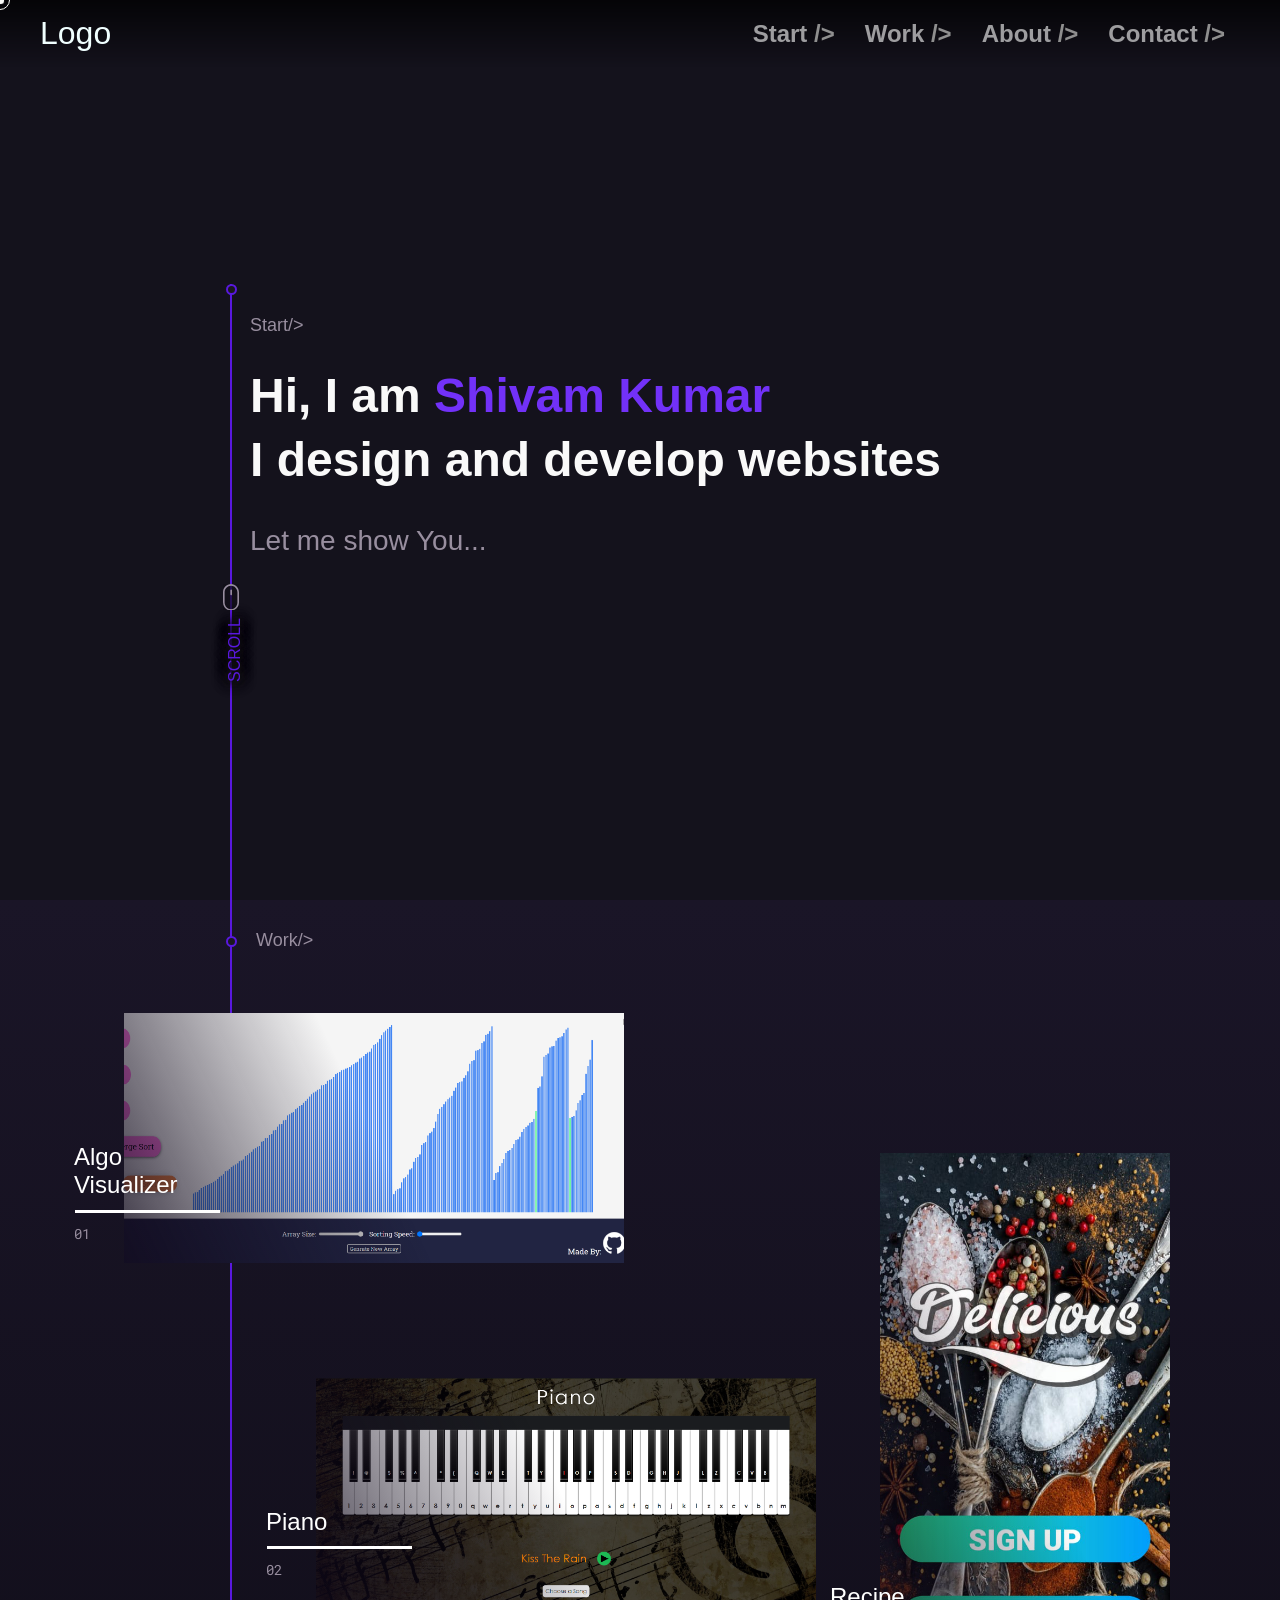
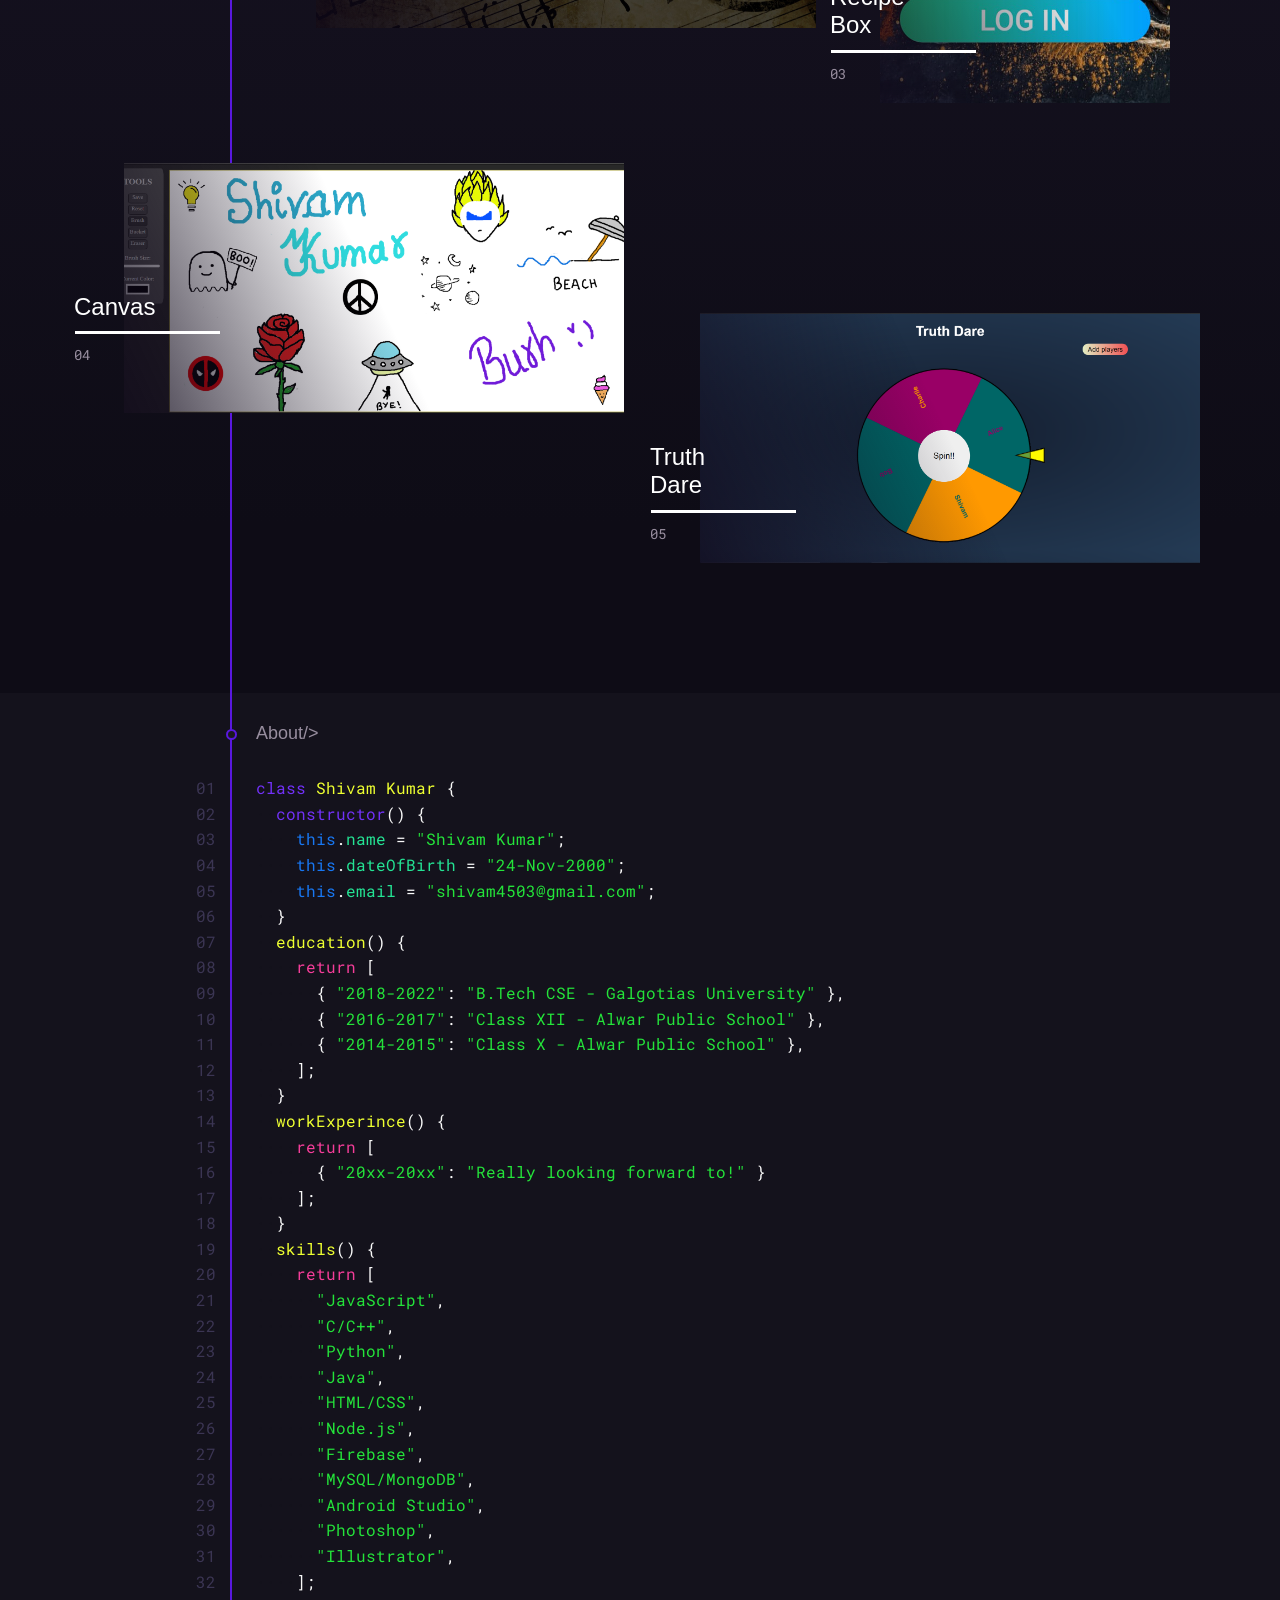
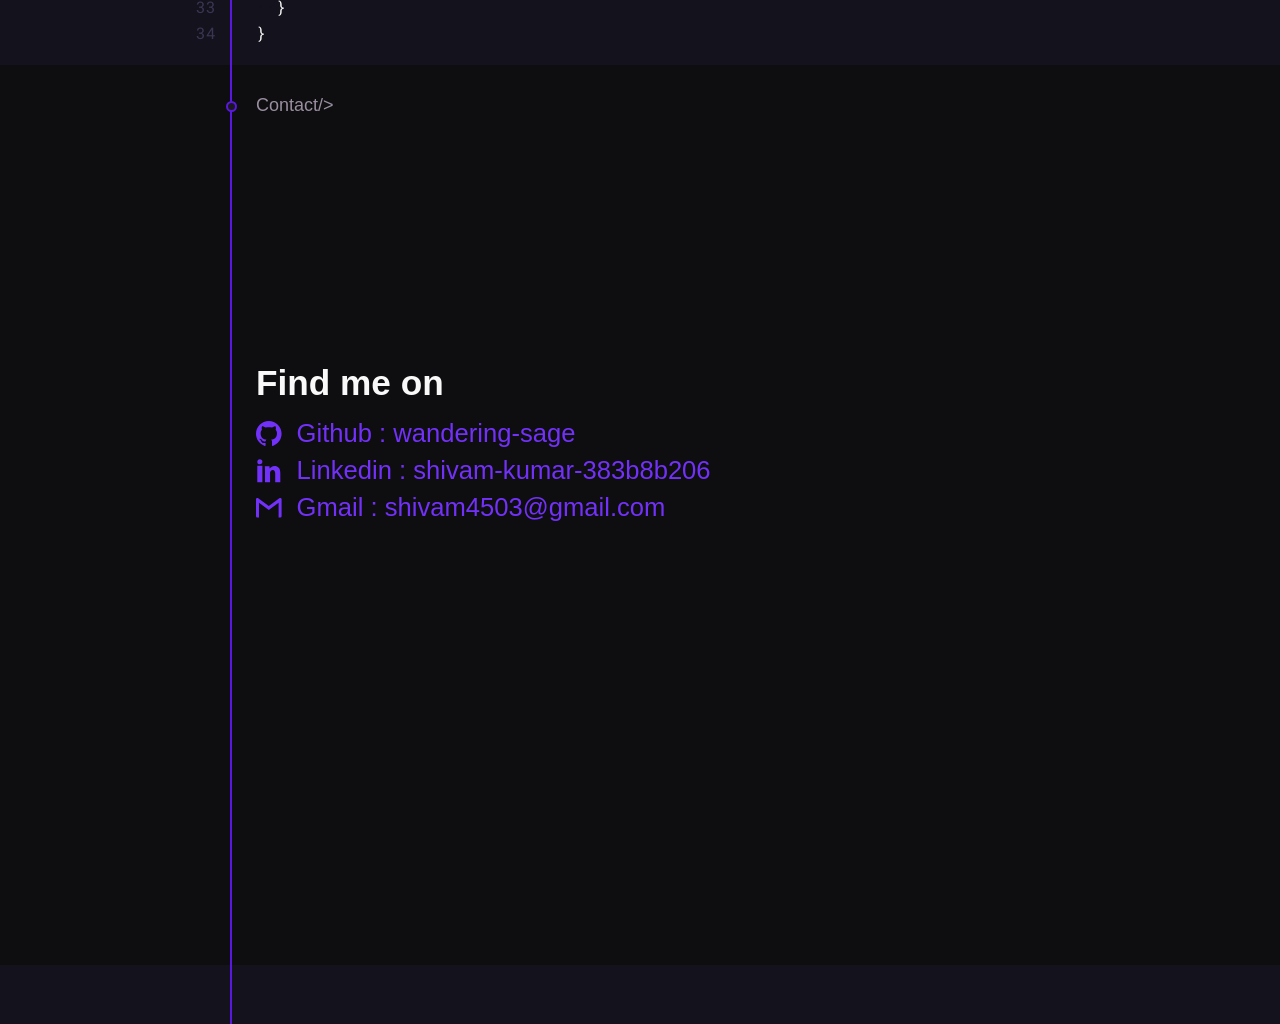
==== src/index.html @ 93bd9a34 "Init" ====
<!DOCTYPE html>
<html lang="en">
	<head>
		<meta charset="UTF-8" />
		<meta http-equiv="X-UA-Compatible" content="IE=edge" />
		<meta name="viewport" content="width=device-width, initial-scale=1.0" />
		<link rel="preconnect" href="https://fonts.gstatic.com">
		<link href="https://fonts.googleapis.com/css2?family=Roboto+Mono&display=swap" rel="stylesheet">
		<link rel="stylesheet" href="./css/base.css" />
		<title>Shivam Kumar</title>
	</head>

	<body>
		
		<nav class="nav-bar">
			<a href="#" class="logo">Logo</a>
			<ul class="nav-links">
				<li class="nav-link">
					<a href="#start">Start <span>/></span></a>
				</li>
				<li class="nav-link">
					<a href="#work">Work <span>/></span></a>
				</li>
				<li class="nav-link">
					<a href="#about">About <span>/></span></a>
				</li>
				<li class="nav-link">
					<a href="#contact">Contact <span>/></span></a>
				</li>
			</ul>
		</nav>
		
		<div id="start">
			<div class="timeline"><div class="bullet"></div>
			<a href="#work" class="scroll-bottom scale-hover"><svg version="1.1" xmlns="http://www.w3.org/2000/svg" xmlns:xlink="http://www.w3.org/1999/xlink" x="0px" y="0px" viewBox="0 0 18 30" xml:space="preserve"><path fill="#988E9F" d="M9,30c-5,0-9-4.2-9-9.4V9.4C0,4.2,4,0,9,0s9,4.2,9,9.4v11.3C18,25.8,14,30,9,30z M16.2,9.4
				c0-4.2-3.2-7.5-7.2-7.5S1.8,5.3,1.8,9.4v11.3c0,4.1,3.2,7.5,7.2,7.5s7.2-3.4,7.2-7.5V9.4z M9.2,12.8c-0.5,0-0.9-0.4-0.9-0.9V7.1
				c0-0.5,0.4-0.9,0.9-0.9c0.5,0,0.9,0.4,0.9,0.9v4.7C10.1,12.3,9.7,12.8,9.2,12.8z" class="st0"></path></svg> <br> <span>SCROLL</span></a>
			</div>
			<div class="start container">
				<div class="start-content">
					<p class="text-hide section-title">Start/></p>
					<br />
					<h1 class="text-hide">Hi, I am <span class="purple">Shivam Kumar</span></h1>
					<br />
					<h1 class="text-hide">I design and develop <span class="spl-txt"></span></h1>
					<br />
					<p class="text-hide">Let me show You...</p>
				</div>
			</div>
		</div>

		<div id="work">
			<div class="work">
				<div class="bullet"></div>
				<p class="section-title left-20 mt-30">Work/></p>
				<div class="project-container"></div>
			</div>
		</div>
		<div id="about">
			<div class="bullet"></div>
			<p class="section-title left-20 mt-30">About/></p>
			<div class="code-container">
				<div class="c-line" data-line-no="01"><span class="purple">class</span> <span class="yellow">Shivam Kumar</span> {</div>
				<div class="c-line" data-line-no="02"><span class="dot">··</span><span class="purple">constructor</span>() {</div>
				<div class="c-line" data-line-no="03"><span class="dot">····</span><span class="blue">this</span>.<span class="sea-green">name</span> = <span class="green">"Shivam Kumar"</span>;</div>
				<div class="c-line" data-line-no="04"><span class="dot">····</span><span class="blue">this</span>.<span class="sea-green">dateOfBirth</span> = <span class="green">"24-Nov-2000"</span>;</div>
				<div class="c-line" data-line-no="05"><span class="dot">····</span><span class="blue">this</span>.<span class="sea-green">email</span> = <span class="green">"shivam4503@gmail.com"</span>;</div>
				<div class="c-line" data-line-no="06"><span class="dot">··</span>}</div>
				<div class="c-line" data-line-no="07"><span class="dot">··</span><span class="yellow">education</span>() {</div>
				<div class="c-line" data-line-no="08"><span class="dot">····</span><span class="red">return</span> [ </div>
				<div class="c-line" data-line-no="09"><span class="dot">······</span>{ <span class="green">"2018-2022"</span>:<span class="green"> "B.Tech CSE - Galgotias University"</span> },</div>
				<div class="c-line" data-line-no="10"><span class="dot">······</span>{ <span class="green">"2016-2017"</span>:<span class="green"> "Class XII - Alwar Public School"</span> },</div>
				<div class="c-line" data-line-no="11"><span class="dot">······</span>{ <span class="green">"2014-2015"</span>:<span class="green"> "Class X - Alwar Public School"</span> },</div>
				<div class="c-line" data-line-no="12"><span class="dot">····</span>];</div>
				<div class="c-line" data-line-no="13"><span class="dot">··</span>}</div>
				<div class="c-line" data-line-no="14"><span class="dot">··</span><span class="yellow">workExperince</span>() {</div>
				<div class="c-line" data-line-no="15"><span class="dot">····</span><span class="red">return</span> [ </div>
				<div class="c-line" data-line-no="16"><span class="dot">······</span>{ <span class="green">"20xx-20xx"</span>:<span class="green"> "Really looking forward to!"</span> }</div>	
				<div class="c-line" data-line-no="17"><span class="dot">····</span>];</div>
				<div class="c-line" data-line-no="18"><span class="dot">··</span>}</div>
				<div class="c-line" data-line-no="19"><span class="dot">··</span><span class="yellow">skills</span>() {</div>
				<div class="c-line" data-line-no="20"><span class="dot">····</span><span class="red">return</span> [ </div>
				<div class="c-line" data-line-no="21"><span class="dot">······</span><span class="green">"JavaScript"</span>,</div>
				<div class="c-line" data-line-no="22"><span class="dot">······</span><span class="green">"C/C++"</span>,</div>
				<div class="c-line" data-line-no="23"><span class="dot">······</span><span class="green">"Python"</span>,</div>
				<div class="c-line" data-line-no="24"><span class="dot">······</span><span class="green">"Java"</span>,</div>
				<div class="c-line" data-line-no="25"><span class="dot">······</span><span class="green">"HTML/CSS"</span>,</div>
				<div class="c-line" data-line-no="26"><span class="dot">······</span><span class="green">"Node.js"</span>,</div>
				<div class="c-line" data-line-no="27"><span class="dot">······</span><span class="green">"Firebase"</span>,</div>
				<div class="c-line" data-line-no="28"><span class="dot">······</span><span class="green">"MySQL/MongoDB"</span>,</div>
				<div class="c-line" data-line-no="29"><span class="dot">······</span><span class="green">"Android Studio"</span>,</div>
				<div class="c-line" data-line-no="30"><span class="dot">······</span><span class="green">"Photoshop"</span>,</div>
				<div class="c-line" data-line-no="31"><span class="dot">······</span><span class="green">"Illustrator"</span>,</div>
				<div class="c-line" data-line-no="32"><span class="dot">····</span>];</div>
				<div class="c-line" data-line-no="33"><span class="dot">··</span>}</div>
				<div class="c-line" data-line-no="34">}</div>
			</div>
		</div>
		<footer id="contact">
			<div class="bullet"></div>
			<p class="section-title left-20 mt-30">Contact/></p>
			<div class="contact container">
				<div class="content">
					<h2>Find me on</h2>
					<div class="social-container">
						<a target="_blank" rel="noreferrer" href="https://github.com/wandering-sage">
							<svg xmlns="http://www.w3.org/2000/svg" width="24" height="24" viewBox="0 0 24 24"><path d="M12 0c-6.626 0-12 5.373-12 12 0 5.302 3.438 9.8 8.207 11.387.599.111.793-.261.793-.577v-2.234c-3.338.726-4.033-1.416-4.033-1.416-.546-1.387-1.333-1.756-1.333-1.756-1.089-.745.083-.729.083-.729 1.205.084 1.839 1.237 1.839 1.237 1.07 1.834 2.807 1.304 3.492.997.107-.775.418-1.305.762-1.604-2.665-.305-5.467-1.334-5.467-5.931 0-1.311.469-2.381 1.236-3.221-.124-.303-.535-1.524.117-3.176 0 0 1.008-.322 3.301 1.23.957-.266 1.983-.399 3.003-.404 1.02.005 2.047.138 3.006.404 2.291-1.552 3.297-1.23 3.297-1.23.653 1.653.242 2.874.118 3.176.77.84 1.235 1.911 1.235 3.221 0 4.609-2.807 5.624-5.479 5.921.43.372.823 1.102.823 2.222v3.293c0 .319.192.694.801.576 4.765-1.589 8.199-6.086 8.199-11.386 0-6.627-5.373-12-12-12z"/>
							</svg>Github : wandering-sage</a>
						<a target="_blank" rel="noreferrer" href="https://www.linkedin.com/in/shivam-kumar-383b8b206/">
							<svg version="1.1" xmlns="http://www.w3.org/2000/svg" width="20" height="20" viewBox="0 0 20 20"><path d="M5 3c0 1.062-0.71 1.976-2.001 1.976-1.215 0-1.999-0.862-1.999-1.924 0-1.090 0.76-2.052 2-2.052s1.976 0.91 2 2zM1 19v-13h4v13h-4z"></path> <path d="M7 10.444c0-1.545-0.051-2.836-0.102-3.951h3.594l0.178 1.723h0.076c0.506-0.811 1.746-2 3.822-2 2.532 0 4.432 1.695 4.432 5.342v7.442h-4v-6.861c0-1.594-0.607-2.81-2-2.81-1.062 0-1.594 0.86-1.873 1.569-0.102 0.254-0.127 0.608-0.127 0.963v7.139h-4v-8.556z"></path>
							</svg>Linkedin : shivam-kumar-383b8b206</a>
						<a target="_blank" rel="noreferrer" href="mailto:shivam4503@gmail.com">
							<svg xmlns="http://www.w3.org/2000/svg" viewBox="0 0 512 390.04"><g id="Layer_2" data-name="Layer 2"><g id="Layer_1-2" data-name="Layer 1"><path class="cls-1" d="M512,24.14V365.9A24.14,24.14,0,0,1,487.85,390H452.29V94.51L256,237.58,59.71,94.51V390H24.14A24.14,24.14,0,0,1,0,365.9V24.14A24.14,24.14,0,0,1,24.14,0h14L256,158.81,473.89,0h14A24.14,24.14,0,0,1,512,24.14Z"/></g></g>
							</svg>Gmail : shivam4503@gmail.com</a>
					</div>
				</div>
			</div>
		</footer>
		<div class="cursor"></div>
		<div class="cursor-slow"></div>

		<script src="./scripts/base.js"></script>
	</body>
</html>
---- src/css/base.css ----
* {
	cursor: none;
	margin: 0;
	padding: 0;
	box-sizing: border-box;
	font-family: "Trebuchet MS", "Lucida Sans Unicode", "Lucida Grande", "Lucida Sans", Arial,
		sans-serif;
}
html {
	scroll-behavior: smooth;
}
body {
	/* background: #100e17; */
    background: #14121c;
	color: #f9f9f9;
}
/* ---------------------------------Nav-Bar------------------------------- */

.nav-bar {
	position: fixed;
	display: flex;
	width: 100%;
	top: 0;
	left: 0;
	justify-content: space-between;
	align-items: center;
	transition: 0.6s ease-in-out;
	padding: 15px 40px;
	z-index: 100;
	background: linear-gradient(rgba(0, 0, 0, 0.75), transparent);
}

.logo {
	font-size: 2rem;
	color: azure;
	text-decoration: none;
}

.nav-links {
	display: flex;
	position: relative;
	justify-content: center;
	align-items: center;
}

.nav-links li {
	list-style: none;
	font-size: 1.5rem;
	font-weight: bold;
}

.nav-link a {
	margin: 0 15px;
	text-decoration: none;
	color: rgba(255, 255, 255, 0.6);
}

.nav-link a:hover {
	color: rgb(255, 255, 255);
}

.nav-link span {
	color: rgb(143, 143, 143);
	font-weight: bold;
}

.nav-hide {
	top: -75px;
}

.container {
	height: 100vh;
	min-height: 560px;
	width: 100%;
	padding: 70px 15px;
}

/* --------------------------------#start------------------------------ */

.start.container {
	display: flex;
	align-items: center;
}

.start-content {
	display: inline-block;
	margin-left: 20%;
    transform: translateX(-15px);
}

.start-content > * {
	position: relative;
	padding: 0;
	display: inline-block;
	transition: 0.4s cubic-bezier(0.65, 0.05, 0.36, 1);
	transform-origin: left;
	transform: scaleX(1);
}
.start-content > *::before {
	content: "";
	position: absolute;
	top: 0;
	left: 0;
	width: 100%;
	height: 100%;
	background: #5918df;
	transform-origin: right;
	transition: 0.4s cubic-bezier(0.4, 0, 0.2, 1);
}

.start-content h1 {
	position: relative;
	font-size: 3em;
	margin: 0.2em 0;
}

.start-content h1:last-of-type {
	transition-delay: 0.6s !important;
	margin-top: 0;
}
.start-content h1:last-of-type:before {
	background: #f9f9f9;
	transition-delay: 1s !important;
}
.text-reveal::before {
	transform: scaleX(0);
	transition-delay: 0.4s !important;
}
.text-hide {
	transform: scaleX(0) !important;
}

.start-content > :last-child {
	margin: 1em 0;
	font-size: 28px;
	color: #988e9f;
	transition-delay: 1.3s !important;
}
.start-content > :last-child::before {
	background: #988e9f;
	transition-delay: 1.7s !important;
}
.start-content > :first-child {
	transition-delay: 0.9s !important;
	transition-duration: 0.3s;
}
.start-content > :first-child::before {
	background: #988e9f;
	transition-delay: 1.2s !important;
	transition-duration: 0.3s;
}
.section-title {
	font-size: 18px;
	font-weight: 300;
	color: #988e9f;
	margin-bottom: 1.2em;
	display: inline-block;
}

.scroll-bottom{
	margin-left: -7px;
	top: 300px;
	position: absolute;
}

.scroll-bottom span {
    text-shadow: 0 3px 14px #181619, 0 -3px 14px #181619, 3px 0 14px #181619, -3px 0 14px #181619, 0 3px 6px #181619, 0 -3px 6px #181619, 3px 0 6px #181619, -3px 0 6px #181619;
    font-size: 16px;
	margin-left: -5px;
    transform: translate(-15px,35px) rotate(-90deg);
    color: #5918df;
    position: absolute;
    z-index: 9;
    bottom: 0;
}

.scroll-bottom svg {
    width: 16px;
    margin-bottom: 10px;
    background-color: rgba(17,15,24,.7);
}
.scale-hover{
	transition: all .3s cubic-bezier(.165,.84,.44,1);
}
.scale-hover:hover {
    transform: scale3d(1.1,1.1,1);
}

/* ---------------------------------cursor------------------------------- */

.cursor {
	width: 7.5px;
	height: 7.5px;
	border-radius: 50%;
	position: absolute;
	top: 0;
	left: 0;
	background: #fff;
	mix-blend-mode: difference;
	pointer-events: none;
	z-index: 10000;
}

.cursor-slow {
	width: 20px;
	height: 20px;
	border-radius: 50%;
	border: 1px solid white;
	position: absolute;
	top: 0;
	left: 0;
	transition: 0.15s ease-out;
	pointer-events: none;
	mix-blend-mode: difference;
	transform-origin: 50% 50%;
	z-index: 1000;
}

/* ---------------------------------work section------------------------------- */

.work {
	background-image: linear-gradient(-180deg, #1a1527, #0e0c16 88%, #0e0c16 99%);
	background-color: #0f0d15;
	background-position: top;
	background-repeat: repeat-x;
	position: relative;
}


/* ---------------------------------Project Card------------------------------- */

.project-container{
    margin: 20px;
    margin-bottom: 0;
    padding: 20px;
    position: relative;
    height: 1300px;
}

.card-wrap {
	position: relative;
	perspective: 700px;
    z-index: 10;
}
.proj-card {
	position: absolute;
	background-color: rgb(204, 204, 204);
	transform-style: preserve-3d;
	background-size: cover;
	background-repeat: no-repeat;
	background-position: center;
	margin-left: -40px;
	transition: all 0.3s ease-out;
	opacity: 0;
}
.appear-on-scroll{
	margin-left: 0;
	opacity: 1;
}
.proj-card::before {
	content: "";
	left: 0;
	top: 0;
	height: 100%;
	width: 100%;
	background-image: linear-gradient(65deg, rgba(16, 9, 27, 0.8), transparent 50%);
	position: absolute;
}
.proj-data {
	transform-style: preserve-3d;
	position: absolute;
	line-height: 1.2;
	width: 145px;
	height: 110px;
	bottom: 10px;
	left: -50px;
	pointer-events: none;
	transition: all 0.3s ease-out;
}
.proj-data .proj-name {
	color: #fff;
	font-size: 24px;
	text-transform: capitalize;
}
.proj-data .divider {
	width: 100%;
	height: 3px;
	background-color: #fff;
	margin: 10px 1px 13px;
}
.proj-num {
	color: #988e9f;
	font-size: 14px;
	font-weight: 400;
	font-family: Roboto Mono, Consolas, Courier New, Courier, monospace !important;
}

/* ---------------------------------About------------------------------- */

.code-container{
    position: relative;
    margin-top: 10px;
    left: 20%;
    font-size: 16px;
    line-height: 1.6;
    max-width: 75%;
    padding-bottom: 20px;
    
}
.code-container *{
    font-family: Roboto Mono, Consolas, Courier New, Courier, monospace !important;
}

.code-container .dot{
    color: #14121c;
    display: inline-flex;
}

.c-line{
    position: relative;
}

.c-line:after {
    content: attr(data-line-no);
    position: absolute;
    left: -60px;
    color: #3b3553;
    font-size: 16px;
    line-height: 1.6;
    z-index: 3;
    top: 0;
}

.c-line:hover:before {
    background-color: #231d28;
    top: 0;
    width: 101vw;
    left: -30%;
    position: absolute;
    content: "";
    height: 100%;
    z-index: -1;
}
/* ---------------------------------Contact------------------------------- */

#contact{
	background-color: #0e0d10;
    overflow: hidden;
	min-height: 100vh;
	max-height: 100vh;
}

.contact.container{
	padding: 0;
}
.contact .content{
	position: relative;
	max-width: 50%;
	top: 25%;
	left: 20%;
}
.contact .content h2{
	font-size: 2.2rem;
	margin-bottom: 1rem;
}
.social-container svg{
	width: 1.6rem;
	height: 1.6rem;
    margin-right: 15px;
}
.social-container a{
	display: inline-flex;
	flex-direction: row;
	align-items: center;
    font-size: 1.6rem;
    white-space: nowrap;
	margin-bottom: 0.5rem;
	color: #7231f8;
	fill: #7231f8;
	transition: 0.25s ease;
}
.social-container a:hover{
	color: hsl(260, 95%, 70%);
	fill: hsl(260, 95%, 70%);
}

/* ---------------------------------utils------------------------------- */

.purple {
	color: #7231f8;
}
.yellow{
    color: #eeff31;
}
.blue{
    color: #1877F2;
}
.sea-green{
    color: #24e394;
}
.green{
    color: #24e33a;
}
.red{
	color: #f53d99;
}
.left-20{
    margin-left: 20%;
}
.mt-30{
    margin-top: 30px;
}

a{
	text-decoration: none;
}

.timeline {
	width: 2px;
	left: 18%;
	top: 31.5%;
	z-index: 9;
	position: absolute;
	background-color: #5918df;
}

.bullet::before {
	position: absolute;
	content: "";
	left: -4.5px;
	top: 36px;
	z-index: 10;
	width: 7px;
	height: 7px;
	border-radius: 50%;
	border: 2px solid #5918df;
	background-color: #1b191e;
}
.timeline>.bullet::before{
    top: 0;
}
.bullet {
	position: absolute;
    left: 18%;
}
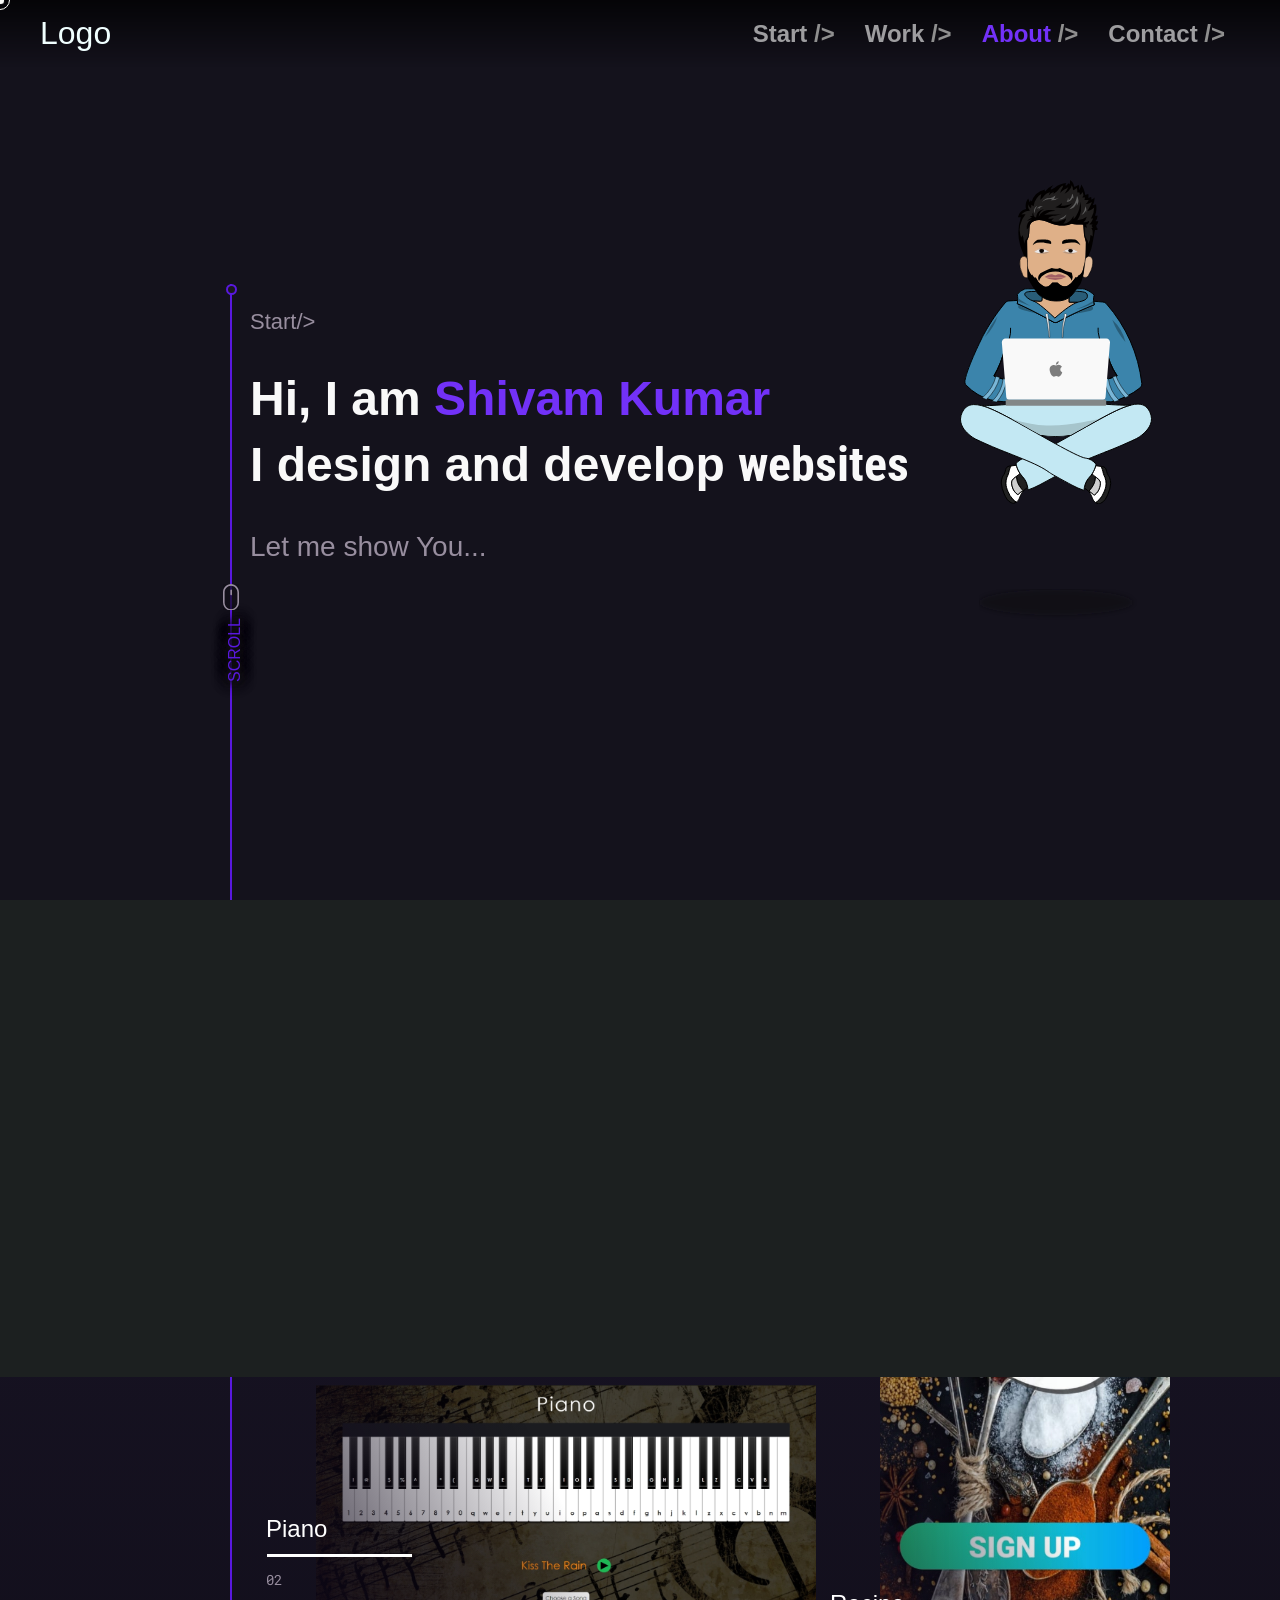
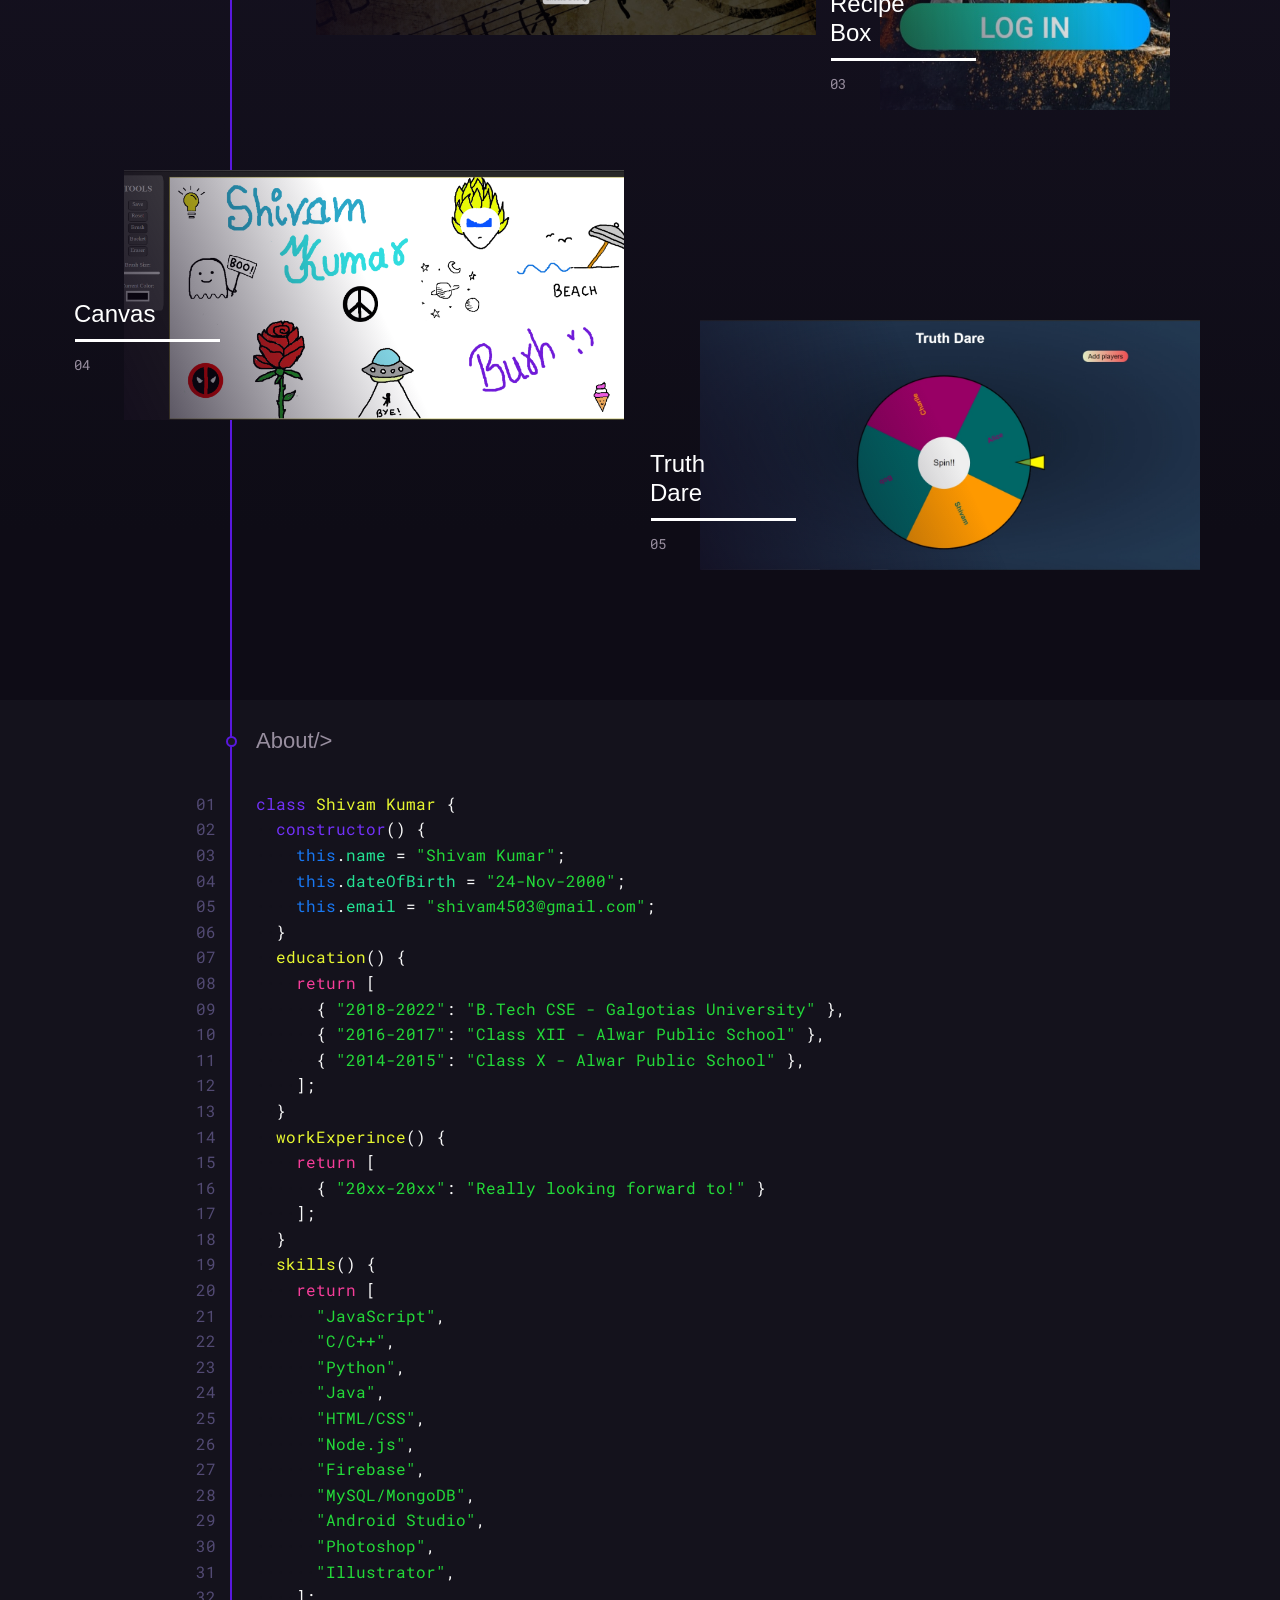
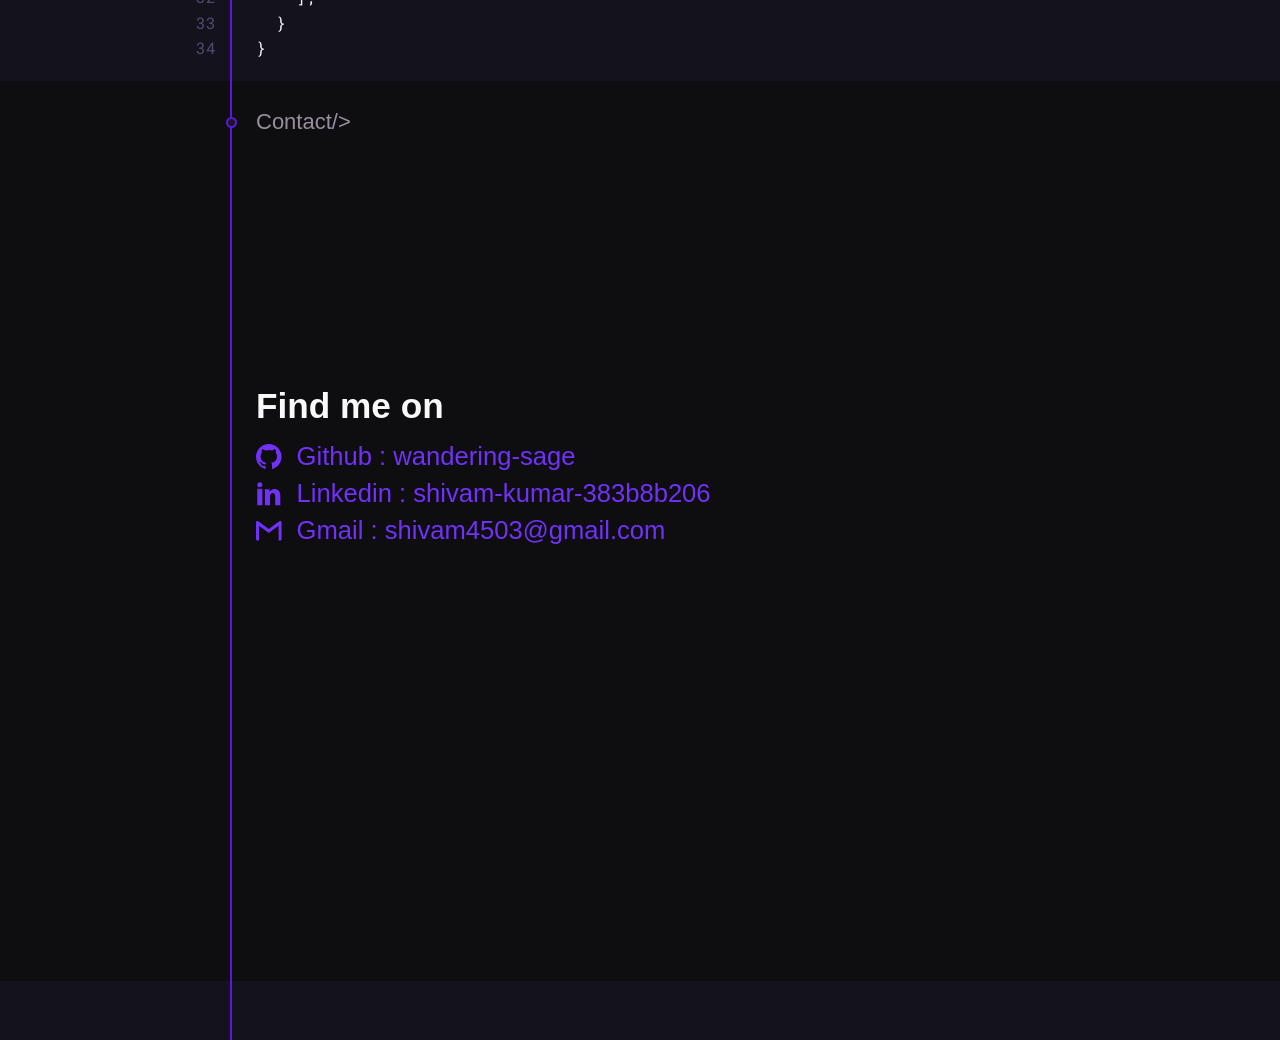
==== commit ce8ee271: "final" ====
--- a/src/index.html
+++ b/src/index.html
@@ -6,16 +6,30 @@
 		<meta name="viewport" content="width=device-width, initial-scale=1.0" />
 		<link rel="preconnect" href="https://fonts.gstatic.com">
 		<link href="https://fonts.googleapis.com/css2?family=Roboto+Mono&display=swap" rel="stylesheet">
+		<link href="https://fonts.googleapis.com/css2?family=Roboto+Condensed&display=swap" rel="stylesheet">
+		<link href="https://fonts.googleapis.com/css2?family=Open+Sans&display=swap" rel="stylesheet">
 		<link rel="stylesheet" href="./css/base.css" />
 		<title>Shivam Kumar</title>
-	</head>
+	</head> 
 
 	<body>
+
+		<div class="loader">
+			<span>{</span>
+			<div class="bar1"></div>
+			<div class="bar2"></div>
+			<div class="bar3"></div>
+			<div class="bar4"></div>
+			<div class="bar5"></div>
+			<div class="bar6"></div>
+			<span>}</span>
+			<h2>Loading</h2>
+		</div>
 		
 		<nav class="nav-bar">
 			<a href="#" class="logo">Logo</a>
 			<ul class="nav-links">
-				<li class="nav-link">
+				<li class="nav-link active">
 					<a href="#start">Start <span>/></span></a>
 				</li>
 				<li class="nav-link">
@@ -45,14 +59,46 @@
 					<h1 class="text-hide">I design and develop <span class="spl-txt"></span></h1>
 					<br />
 					<p class="text-hide">Let me show You...</p>
+					
+				</div>
+			</div>
+			<div class="hero-anim">
+				<div class="avatar">
+					<svg xmlns="http://www.w3.org/2000/svg" viewBox="0 0 389.99 658.87"><defs><style>.cls-1{fill:#3b84ab;}.cls-1,.cls-10,.cls-11,.cls-21,.cls-22,.cls-3,.cls-4,.cls-5,.cls-6,.cls-7,.cls-8,.cls-9{stroke:#000;stroke-miterlimit:10;}.cls-1,.cls-10,.cls-11,.cls-3,.cls-4,.cls-5,.cls-8,.cls-9{stroke-width:2px;}.cls-2,.cls-3{fill:#295d78;}.cls-12,.cls-21,.cls-4{fill:#dfb088;}.cls-5{fill:none;}.cls-6,.cls-9{fill:#fff;}.cls-6{stroke-width:0.75px;}.cls-7{fill:#79b6d7;}.cls-8{fill:#212121;}.cls-10{fill:#cecece;}.cls-11{fill:#c3e8f3;}.cls-13{fill:#020000;}.cls-14{fill:#201e1e;}.cls-15{fill:#616161;}.cls-16{fill:#b7977e;}.cls-17{fill:#eae8e8;}.cls-18{fill:#0c0603;}.cls-19{fill:#cca07f;}.cls-20{fill:#a25f64;}.cls-22{fill:#e4bd9c;}.cls-23{fill:#828788;}.cls-24{fill:#f9f9f9;}.cls-25{fill:#a6c5cc;}.cls-26{fill:#7d7d7d;}</style></defs><g id="Layer_2" data-name="Layer 2"><g id="Layer_2-2" data-name="Layer 2"><path class="cls-1" d="M369.36,413.24a303.12,303.12,0,0,0-72.06-162,10,10,0,0,0-7.21-3.42q-9.27-.84-18.84-1.55a32.56,32.56,0,0,0,1.4,7.08q-15.39,6.15-31.69,13.58c-15.49,7.09-30,14.4-43.37,21.71a8.25,8.25,0,0,1-4.15.92,8.15,8.15,0,0,1-3.4-.92c-13.59-7.79-28-15.57-43.37-23.22q-15.39-7.68-30.18-14.33a57.1,57.1,0,0,0,.68-6.5q-8.9.47-17.52,1.05a10.28,10.28,0,0,0-2.93.43,12.22,12.22,0,0,0-5.08,3.55c-26.88,31.7-45.15,67.48-45.15,67.48s-31,60.75-36.42,90.23a12.36,12.36,0,0,0,.65,6.91,10.23,10.23,0,0,0,1.76,2.54,107.32,107.32,0,0,0,24.06,19,109.58,109.58,0,0,0,52.59,14.55H306a10,10,0,0,0,2.31-.27,147.45,147.45,0,0,0,57.35-27.84A10,10,0,0,0,369.36,413.24ZM304.58,403A148.3,148.3,0,0,1,281,408H100.24q-9.76-2.69-20.09-6-5.75-1.87-11.23-3.83A200.46,200.46,0,0,0,82.2,370.54a199.76,199.76,0,0,0,9.19-30.64l205.53,2a140,140,0,0,0,22.21,55.83A149.27,149.27,0,0,1,304.58,403Z"/><path class="cls-1" d="M146.67,265.43q-15.39-7.68-30.18-14.33a57.1,57.1,0,0,0,.68-6.5c24.47-1.28,50.4-1.9,77.66-1.59,26.82.3,52.34,1.48,76.42,3.27a32.56,32.56,0,0,0,1.4,7.08q-15.39,6.15-31.69,13.58c-15.49,7.09-30,14.4-43.37,21.71a8.25,8.25,0,0,1-4.15.92,8.15,8.15,0,0,1-3.4-.92C176.45,280.86,162,273.08,146.67,265.43Z"/><path class="cls-2" d="M119.48,253.59a5.77,5.77,0,0,0-1.28,4.22c.69,3.88,7.15,5.59,19.53,8.94,3.3.89,10.35,2.8,20.65,5.62Z"/><path class="cls-2" d="M268.16,256.15c2.15,2.55,2.21,4.22,2,5.2-.89,3.88-8.19,4.92-24.72,8.42-6.87,1.45-12.32,2.69-15.4,3.4Z"/><path class="cls-1" d="M271.25,246.28a32.56,32.56,0,0,0,1.4,7.08q-15.39,6.15-31.69,13.58c-15.49,7.09-30,14.4-43.37,21.71a8.25,8.25,0,0,1-4.15.92,8.15,8.15,0,0,1-3.4-.92c-13.59-7.79-28-15.57-43.37-23.22q-15.39-7.68-30.18-14.33a57.1,57.1,0,0,0,.68-6.5c.06-1.06.09-2.17.08-3.31a58.69,58.69,0,0,0-.76-9,27.86,27.86,0,0,1,14.68-10.64,14.61,14.61,0,0,1,2.69-.55,49.43,49.43,0,0,1,5.74-.13H241.81c2.51,0,5.05-.1,7.57,0a20.82,20.82,0,0,1,6.93,1.92,47.68,47.68,0,0,1,8,4.13,46.93,46.93,0,0,1,8.3,6.79,32.26,32.26,0,0,0-1.51,10.56C271.15,245,271.19,245.64,271.25,246.28Z"/><path class="cls-3" d="M167,243.05a3.85,3.85,0,0,1-.34,1.65,3.59,3.59,0,0,1-.39.66c-1.21,1.65-4.1,1.14-9.38.84-1.8-.11-4.34-.21-7.42-.2l-.53-.18a32.27,32.27,0,0,1-11.32-6c-1.8-1.5-4.94-4-5.77-6.34a3.94,3.94,0,0,1-.14-2.64c1-2.86,4.7-3.57,7.3-3.92a106.13,106.13,0,0,1,13.35-.5,5.4,5.4,0,0,1,2.59.41c1.23.64,1.63,2,2.32,3.07,1.18,1.87,2.77,3.08,6,5.5a42.21,42.21,0,0,0,4.24,2.83C167.18,240.49,167,242.14,167,243.05Z"/><path class="cls-3" d="M258.33,238.68c-.94,2.44-3.69,4.47-6,5.57a45.4,45.4,0,0,1-9.89,3.08,30.87,30.87,0,0,0-4,1.19l-16.29-.05a1,1,0,0,1-.65-.16,1,1,0,0,1-.2-.78c.07-.75.06-3.94,0-8.4a48.76,48.76,0,0,0,6-5.3c.71-.74,1.48-1.55,2.46-2.74,2.65-3.22,2.77-4.32,4.27-5.13.37-.2,1.09-.09,5.17.14,4.93.29,13.77,1,17,3.37l.08.06C258.68,231.37,259.37,236,258.33,238.68Z"/><path class="cls-4" d="M238.43,248.52c-9.06,3.2-23.12,11.68-45.75,32-25.93-24.73-37.55-32.46-43.22-34.52,3.08,0,5.62.09,7.42.2,5.28.3,8.17.81,9.38-.84a3.59,3.59,0,0,0,.39-.66,3.74,3.74,0,0,0,.34-1.65c0-1,.08-2.77.1-5.1a49.94,49.94,0,0,0,10,4.87,52.42,52.42,0,0,0,16.73,2.91,47.68,47.68,0,0,0,18.39-2.35,43.13,43.13,0,0,0,9.06-4.43c0,4.56,0,7.83,0,8.58a1,1,0,0,0,.2.78,1,1,0,0,0,.65.16Z"/><path class="cls-5" d="M102.7,300.29a57.34,57.34,0,0,1-2.46,21.78L95.41,339.9"/><path class="cls-5" d="M319.13,397.77A149,149,0,0,1,281,408H100.24q-9.76-2.69-20.09-6-5.75-1.87-11.23-3.83A200.46,200.46,0,0,0,82.2,370.54a199.76,199.76,0,0,0,9.19-30.64l205.53,2a140,140,0,0,0,22.21,55.83Z"/><path class="cls-6" d="M181.18,296.49c-.69-7.47-1.62-14.53-2.69-21.12a2.55,2.55,0,1,0-4,.46c1.45,6.67,2.78,13.8,3.9,21.37,1.18,8,2,15.57,2.54,22.7l1.49-.25C182.32,312.41,181.94,304.67,181.18,296.49Z"/><path class="cls-6" d="M216.84,274.05a2.61,2.61,0,0,0-2.55-2.56,2.55,2.55,0,0,0-2.07,4.05,139.16,139.16,0,0,0-4.59,45l1.35-.45a128,128,0,0,1,6.84-44A2.73,2.73,0,0,0,216.84,274.05Z"/><path class="cls-2" d="M309.43,284A131.21,131.21,0,0,0,336,328.92,90.31,90.31,0,0,0,309.43,284Z"/><path class="cls-2" d="M76.2,276.58a101.63,101.63,0,0,1-9.53,21.65,101.86,101.86,0,0,1-16.38,21A200.1,200.1,0,0,1,76.2,276.58Z"/><path class="cls-2" d="M118.3,240c3.44,2.57,7.17,5.19,11.22,7.8,4.84,3.12,9.52,5.84,14,8.21-4.72-1.5-9.73-3.3-14.94-5.44q-5.52-2.28-10.42-4.66Z"/><path class="cls-2" d="M270.22,245.75c-3.63,2.35-7.6,4.71-11.93,7a157.66,157.66,0,0,1-23.75,10.13,133.58,133.58,0,0,0,27-8.6c3.26-1.44,6.32-2.95,9.18-4.49-.13-.61-.24-1.29-.33-2S270.24,246.37,270.22,245.75Z"/><path class="cls-7" d="M73,398.52a83,83,0,0,1-8.95,22,83.65,83.65,0,0,1-18.64,22l8.12,3.31a89.78,89.78,0,0,0,16.77-20.16A90,90,0,0,0,80.6,401.13Z"/><path class="cls-7" d="M87.81,403.36a75.71,75.71,0,0,1-22.28,46l9,1.74A83.27,83.27,0,0,0,86.8,432.79a83.37,83.37,0,0,0,8-27.35Z"/><path class="cls-7" d="M316.6,397.8a118.52,118.52,0,0,0,26.48,40.93l-7.21,3.59A121.37,121.37,0,0,1,310,400.24Z"/><path class="cls-7" d="M301.26,403a76.35,76.35,0,0,0,21.84,44.55l-9.34,3A88.49,88.49,0,0,1,292.56,405Z"/><path class="cls-5" d="M280.58,300.07a76.34,76.34,0,0,0,.26,9.44,81.34,81.34,0,0,0,10.09,32.37"/><path class="cls-8" d="M306.11,616.41a71.76,71.76,0,0,1-5.87,22.21c-3.24,7.22-6.7,14.66-14.39,17.93a20.05,20.05,0,0,1-4.5,1.3,22.38,22.38,0,0,1-5.74-2.62,43.37,43.37,0,0,0,6.76-5.54,47.19,47.19,0,0,0,10.21-16.17c1.94-4.66,4-9.61,4.08-16.51a36.72,36.72,0,0,0-2-12.42,40.16,40.16,0,0,1-3.6-8.86c-.8-2.93-.91-4.73-2.05-8a37.8,37.8,0,0,0-2.69-6l3.72.48a9.79,9.79,0,0,1,4.51,2.21c3,2.68,2.3,5.89,4.59,11.66,1.8,4.53,2.9,4.25,4.68,8.51A30.45,30.45,0,0,1,306.11,616.41Z"/><path class="cls-8" d="M275.15,602.94a35.81,35.81,0,0,1-2.23,12.32A43.53,43.53,0,0,1,266.8,626a61.78,61.78,0,0,1-5.23,6.37.11.11,0,0,0,0,.15l0,0c-3-2.49-6-5-9-7.44a41.6,41.6,0,0,1,3.52-11.44c2.86-6,6.19-9.12,9.62-13.4.81-1,1.62-2.08,2.43-3.26C270.81,599.38,273.18,601.38,275.15,602.94Z"/><path class="cls-9" d="M296.66,617c-.09,6.9-2.14,11.85-4.08,16.51a47.19,47.19,0,0,1-10.21,16.17,43.37,43.37,0,0,1-6.76,5.54,15.94,15.94,0,0,1-3.84-3.46c-2.19-2.76-2.41-5-4.6-9.7a56.1,56.1,0,0,0-5.57-9.54h0c3.82,1,5.34,2.84,6.63,3.85a26.17,26.17,0,0,1,2.93,2.68,1.92,1.92,0,0,0,2.58.2,27.34,27.34,0,0,0,6-6.34,29.21,29.21,0,0,0,3.86-8.4,34.89,34.89,0,0,0,1.44-7.79.76.76,0,0,0,0-.15,12.44,12.44,0,0,0-1-5c-1.37-3.11-3.67-4.59-6.81-7-.64-.48-1.34-1-2.11-1.64-2-1.56-4.34-3.56-7-6a49.34,49.34,0,0,0,2.83-4.68A52.89,52.89,0,0,0,274.8,583v0l1.38-2.6,10.12,1.31a37.8,37.8,0,0,1,2.69,6c1.14,3.27,1.25,5.07,2.05,8a40.16,40.16,0,0,0,3.6,8.86A36.72,36.72,0,0,1,296.66,617Z"/><path class="cls-10" d="M285.09,616.59a.76.76,0,0,1,0,.15,34.89,34.89,0,0,1-1.44,7.79,29.21,29.21,0,0,1-3.86,8.4,27.34,27.34,0,0,1-6,6.34,1.92,1.92,0,0,1-2.58-.2,26.17,26.17,0,0,0-2.93-2.68c-1.29-1-2.81-2.89-6.63-3.85h0l0,0a.11.11,0,0,1,0-.15A61.78,61.78,0,0,0,266.8,626a43.53,43.53,0,0,0,6.12-10.72,35.81,35.81,0,0,0,2.23-12.32c.77.61,1.47,1.16,2.11,1.64,3.14,2.39,5.44,3.87,6.81,7A12.44,12.44,0,0,1,285.09,616.59Z"/><path class="cls-8" d="M83.88,615.41a71.76,71.76,0,0,0,5.87,22.21c3.24,7.22,6.7,14.66,14.39,17.93a20.05,20.05,0,0,0,4.5,1.3,22.38,22.38,0,0,0,5.74-2.62,43.37,43.37,0,0,1-6.76-5.54,47.19,47.19,0,0,1-10.21-16.17c-1.94-4.66-4-9.61-4.08-16.51a36.72,36.72,0,0,1,2-12.42,40.16,40.16,0,0,0,3.6-8.86c.8-2.93.91-4.73,2-8a37.8,37.8,0,0,1,2.69-6l-3.72.48a9.79,9.79,0,0,0-4.51,2.21c-3,2.68-2.3,5.89-4.59,11.66-1.8,4.53-2.9,4.25-4.68,8.51A30.45,30.45,0,0,0,83.88,615.41Z"/><path class="cls-8" d="M114.84,601.94a35.81,35.81,0,0,0,2.23,12.32A43.53,43.53,0,0,0,123.19,625a61.78,61.78,0,0,0,5.23,6.37.11.11,0,0,1,0,.15l0,0c3-2.49,6-5,9-7.44a41.6,41.6,0,0,0-3.52-11.44c-2.86-6-6.19-9.12-9.62-13.4-.81-1-1.62-2.08-2.43-3.26C119.18,598.38,116.81,600.38,114.84,601.94Z"/><path class="cls-9" d="M93.33,616c.09,6.9,2.14,11.85,4.08,16.51a47.19,47.19,0,0,0,10.21,16.17,43.37,43.37,0,0,0,6.76,5.54,15.94,15.94,0,0,0,3.84-3.46c2.19-2.76,2.41-5,4.6-9.7a56.1,56.1,0,0,1,5.57-9.54h0c-3.82,1-5.34,2.84-6.63,3.85a26.17,26.17,0,0,0-2.93,2.68,1.92,1.92,0,0,1-2.58.2,27.34,27.34,0,0,1-6-6.34,29.21,29.21,0,0,1-3.86-8.4,34.89,34.89,0,0,1-1.44-7.79.76.76,0,0,1,0-.15,12.44,12.44,0,0,1,1-5c1.37-3.11,3.67-4.59,6.81-7,.64-.48,1.34-1,2.11-1.64,2-1.56,4.34-3.56,7-6a49.34,49.34,0,0,1-2.83-4.68,52.89,52.89,0,0,1-3.81-9.21v0l-1.38-2.6-10.12,1.31a37.8,37.8,0,0,0-2.69,6c-1.14,3.27-1.25,5.07-2,8a40.16,40.16,0,0,1-3.6,8.86A36.72,36.72,0,0,0,93.33,616Z"/><path class="cls-10" d="M104.9,615.59a.76.76,0,0,0,0,.15,34.89,34.89,0,0,0,1.44,7.79,29.21,29.21,0,0,0,3.86,8.4,27.34,27.34,0,0,0,6,6.34,1.92,1.92,0,0,0,2.58-.2,26.17,26.17,0,0,1,2.93-2.68c1.29-1,2.81-2.89,6.63-3.85h0l0,0a.11.11,0,0,0,0-.15,61.78,61.78,0,0,1-5.23-6.37,43.53,43.53,0,0,1-6.12-10.72,35.81,35.81,0,0,1-2.23-12.32c-.77.61-1.47,1.16-2.11,1.64-3.14,2.39-5.44,3.87-6.81,7A12.44,12.44,0,0,0,104.9,615.59Z"/><path class="cls-11" d="M389,484.69c.29,16.75-14,28.61-19.58,33.27a60.29,60.29,0,0,1-11.06,7.32C347,530.71,330,538.49,309.06,547c-6,2.43-12.44,4.86-17.62,6.93-11.7,4.67-21.82,8.7-30.71,12.37-24,9.89-39.1,17.13-52.52,26.92-2.21,1.61-7.61,4.76-14.1,8.4-10.75,6-24.5,13.37-31.84,17.33A163.54,163.54,0,0,1,138,629.6a47.75,47.75,0,0,0-.57-5.58,41.6,41.6,0,0,0-3.52-11.44c-2.86-6-6.19-9.12-9.62-13.4a49.18,49.18,0,0,1-5.26-7.94,52.89,52.89,0,0,1-3.81-9.21v0a51.35,51.35,0,0,1-1.38-5.52,27,27,0,0,1,4.08-4.76,29.07,29.07,0,0,1,8.79-5.51,36.31,36.31,0,0,1,8.91-2.32c8.21-1.22,32.14-13.55,58.51-28,10.25-5.63,20.87-11.58,31.08-17.34,11.39-6.41,22.27-12.58,31.56-17.77,9-5,17.67-9.87,25.87-14.36,25.83-14.13,47.4-25,64.32-29.26a56.71,56.71,0,0,1,14.61-2h.1c6,.08,11.16,1.57,15.36,4.77C383.68,465,388.81,475.09,389,484.69Z"/><path class="cls-11" d="M346.89,457.15c-16.92,4.3-38.49,15.13-64.32,29.26-8.2,4.49-16.83,9.31-25.87,14.36-9.29,5.19-20.17,11.36-31.56,17.77a203.6,203.6,0,0,1-62.11,0h0c-10.75-6.06-21-11.86-29.77-16.77-10.27-5.74-20-11.18-29.19-16.17-24.26-13.19-44.64-23.25-60.79-27.39,6.36.63,22,0,51-2.07,2.74-1,3.89-3,4.87-3L290.69,451c1,0,3.57,5.17,3.57,4.19l2.72.43C326.54,457.67,340.7,457.83,346.89,457.15Z"/><path class="cls-11" d="M276.19,577.49a51.35,51.35,0,0,1-1.38,5.52v0a52.89,52.89,0,0,1-3.81,9.21,49.18,49.18,0,0,1-5.26,7.94c-3.43,4.28-6.76,7.43-9.62,13.4A41.6,41.6,0,0,0,252.59,625a47.75,47.75,0,0,0-.57,5.58,163.54,163.54,0,0,1-24.31-10.67c-7.75-4.18-22.64-12.14-33.6-18.33-5.7-3.21-10.34-5.94-12.34-7.4-13.9-10.14-29.62-17.54-55.11-28-8.26-3.39-17.54-7.09-28.12-11.31-5.18-2.07-11.64-4.5-17.62-6.93-21-8.49-37.89-16.27-49.28-21.7A60.29,60.29,0,0,1,20.58,519C15,514.3.71,502.44,1,485.69c.17-9.6,5.3-19.67,12-24.77,4-3.07,8.91-4.57,14.63-4.76a55.64,55.64,0,0,1,15.65,2c16.15,4.14,36.53,14.2,60.79,27.39,9.18,5,18.92,10.43,29.19,16.17,8.79,4.91,19,10.71,29.77,16.77h0c10.14,5.73,20.75,11.68,31,17.34,27.09,14.9,51.93,27.77,60.33,29a38.12,38.12,0,0,1,6.32,1.38,30.11,30.11,0,0,1,11.38,6.45A27,27,0,0,1,276.19,577.49Z"/><path class="cls-12" d="M255.7,125.81q0,13.16-.52,27c-.11,2.47-.21,4.93-.34,7.36a2,2,0,0,1-.1.21q-1.17,7.88-2.36,15.74l.68-9.53L251,177.74a27.61,27.61,0,0,1-3.7,10.6,27,27,0,0,1-4.76,5.83c-.17-.71-.35-1.41-.53-2.12a15.55,15.55,0,0,1-5.4,6.89l-.94-2.12c-1.5,2.09-3.09,4.21-4.75,6.36q-2.13,2.74-4.23,5.3a36.36,36.36,0,0,1-4.23,3.71,18,18,0,0,1-5.29,3.18,14.78,14.78,0,0,1-7.39.53,17,17,0,0,1-6.87-3.18,25.12,25.12,0,0,1-4.76-4.24H187.53l-4.23,4.77a12.17,12.17,0,0,1-12.15,3.18,44.28,44.28,0,0,1-7.39-4.77,22.1,22.1,0,0,1-4.76-4.77,19.11,19.11,0,0,1-2-3.68,32.82,32.82,0,0,1-2.25-3.21,30,30,0,0,1-1.46-2.65c-.22.71-.44,1.41-.65,2.12a16.48,16.48,0,0,1-3.17-2.65,17.09,17.09,0,0,1-3.18-4.77l-.52,2.12a33.94,33.94,0,0,1-4.76-6.89,42.27,42.27,0,0,1-3.87-12.38Q137,168,136.91,161a5.38,5.38,0,0,0-.2-.51q-.21-18.69-.44-37.38a30,30,0,0,0,4.23-14.31c.11-2.19.29-5.28.53-9,.35-5.51.53-7.34,1.59-9.54a14.88,14.88,0,0,1,3.69-4.77,27,27,0,0,1,9.52-3.71,29.44,29.44,0,0,1,9.51,0,40.34,40.34,0,0,1,10,2.65A104.41,104.41,0,0,0,187,88.7c7.5,2.24,15.23,4.55,24.84,3.71a48.44,48.44,0,0,0,14.8-3.71,38.08,38.08,0,0,0,10.57,1.59c2.06,0,3.95-.16,7.4,0,2.46.12,4.48.36,5.81.53L252,112Z"/><path class="cls-13" d="M276.75,92.21A9.45,9.45,0,0,0,280,99.35a5,5,0,0,1-2.65,2.11,4.92,4.92,0,0,1-3.16,0q-2.91,15.6-5.81,31.18a68.19,68.19,0,0,1-4.23,14.27,74.31,74.31,0,0,1-4,8.26,78.23,78.23,0,0,1-5.56,8.65c.07-1.25.13-2.5.19-3.76.13-2.43.23-4.88.34-7.34q.54-13.82.52-26.95L252,112l-1.58-21.14c-1.33-.17-3.35-.41-5.81-.53-3.45-.16-5.34,0-7.4,0a38.37,38.37,0,0,1-10.57-1.58,49.27,49.27,0,0,1-14.8,3.7c-9.61.83-17.34-1.47-24.84-3.7a106.77,106.77,0,0,1-11.63-4.23,40.25,40.25,0,0,0-10-2.64,29.44,29.44,0,0,0-9.51,0,26.78,26.78,0,0,0-9.52,3.7,14.76,14.76,0,0,0-3.69,4.75c-1.06,2.19-1.24,4-1.59,9.52-.24,3.71-.42,6.79-.53,9a29.89,29.89,0,0,1-4.23,14.27q.22,18.65.44,37.27c0,2.37.06,4.74.09,7.12-2.05-3.85-4.11-8-6.11-12.42q-.65-1.44-1.29-2.91c-2.74-6.31-5-12.34-6.87-18a99.05,99.05,0,0,1,1.06-58.66h-6a22.15,22.15,0,0,1,16.54-16.39,26.22,26.22,0,0,1,0-12.68,25.82,25.82,0,0,1,4.23-9A18.28,18.28,0,0,1,141,44.91a4,4,0,0,0,1.59-1.58,4.14,4.14,0,0,0,.52-2.11,4.73,4.73,0,0,1,1.59,1.05,5,5,0,0,1,1.06,1.59,35,35,0,0,1,8.45-14.79,35.37,35.37,0,0,1,18.49-10,4.72,4.72,0,0,0,0,4.42A43.56,43.56,0,0,1,189.64,10c-2.2,2.66-6.28,7.86-5.28,9,.83.92,4.82-1.26,7.93-3.18a44.57,44.57,0,0,1,23.78-9.51,5,5,0,0,0-1.59,3.7,4.45,4.45,0,0,0,.53,1.89A13.57,13.57,0,0,0,218.18,9a13.47,13.47,0,0,0,1.63-2.64,4.76,4.76,0,0,1,1.54,1.06A4.94,4.94,0,0,1,222.41,9a19.12,19.12,0,0,0,1.06-4.22,18.75,18.75,0,0,0,0-4.76,17.64,17.64,0,0,1,4.75,4.23,18.07,18.07,0,0,1,3.7,9.51,21.54,21.54,0,0,0,4.76-1.58,21.52,21.52,0,0,0,4.23-2.65A23.14,23.14,0,0,1,242,20.61a28.7,28.7,0,0,0,2.65-5.28A29.34,29.34,0,0,0,246.19,9,49.55,49.55,0,0,1,251,18a50.21,50.21,0,0,1,3.17,12.15,22.08,22.08,0,0,0,3.17-.52,23,23,0,0,0,3.17-1.06,13.6,13.6,0,0,1,.53,3.17,13.27,13.27,0,0,1-.53,4.24,26.42,26.42,0,0,0,2.64-.54,26.08,26.08,0,0,0,3.17-1.06,7.4,7.4,0,0,1,.53,3.17,7.23,7.23,0,0,1-.53,2.3,12.4,12.4,0,0,0,6.87-4.41A28.47,28.47,0,0,1,270,50.73a20.7,20.7,0,0,0,3.17-.53,20.36,20.36,0,0,0,3.18-1.06A41.44,41.44,0,0,1,274.2,72.4a13.6,13.6,0,0,0,2.64,0,14.75,14.75,0,0,0,2.64-.53,19.79,19.79,0,0,1-4.22,11.62,6.66,6.66,0,0,0,2.63.53,6.82,6.82,0,0,0,2.65-.53,11.25,11.25,0,0,1-.53,3.7A11.49,11.49,0,0,1,276.75,92.21Z"/><path class="cls-14" d="M135.74,99.88a7.5,7.5,0,0,0,2.12-1.59,7.4,7.4,0,0,0,1.58-2.64c.06,1.86.06,3.8,0,5.81a104,104,0,0,1-1.05,12.16,24.13,24.13,0,0,1-2.12,4.22c-1.33,2.12-2.26,2.87-3.17,4.23a13.59,13.59,0,0,0-2.11,7.4.14.14,0,0,1,0,.06,30.54,30.54,0,0,1-1.57-6.4c-.64-4-.14-5-1.05-7.4a13.59,13.59,0,0,0-2.12-3.7l-1.58,4.76a34.34,34.34,0,0,1-2.12-5.29,38.14,38.14,0,0,1-.53-19,50,50,0,0,1,11.1-22.73c-1.13,0-2.37-.06-3.7,0a40.7,40.7,0,0,0-4.75.53,21.6,21.6,0,0,1,17.44-7.92,20,20,0,0,1-4.23-13.74A19.6,19.6,0,0,0,141,54.43a19.26,19.26,0,0,0,3.17,3.17,22.46,22.46,0,0,0,.53-3.17,22.86,22.86,0,0,0,0-4.23,29.82,29.82,0,0,1,2.64,1.59c.79.53,1.49,1.07,2.11,1.58A32.87,32.87,0,0,1,155.82,37a32.37,32.37,0,0,1,9.52-8.45,39.77,39.77,0,0,0-1.59,6.34,40.74,40.74,0,0,0-.53,5.81c1.27-1.4,3.08-3.4,5.29-5.81,4.75-5.2,6.13-6.63,8.45-7.93a19.4,19.4,0,0,1,5.82-2.11c-.36.86-.71,1.74-1.06,2.64q-.84,2.14-1.59,4.23a21.57,21.57,0,0,1,11.1-7.93,6.22,6.22,0,0,0-1.06,1.58,6,6,0,0,0-.52,2.65,28.55,28.55,0,0,0,4-2.38,31.27,31.27,0,0,0,4.23-3.7c3.3-3.38,3.31-4.46,5.55-6.61a20.07,20.07,0,0,1,6.07-4A21,21,0,0,1,207.08,18a22.56,22.56,0,0,0-2.37,4.49,14.7,14.7,0,0,0-.8,4,17.22,17.22,0,0,1,5.82-5.81c2.18-1.28,3.74-1.46,6.34-3.17a21,21,0,0,0,4.23-3.7q-1.22,2.58-2.65,5.28c-1.73,3.26-3.51,6.26-5.28,9a40.66,40.66,0,0,0,7.93-5.82A20.59,20.59,0,0,0,224,18a18.36,18.36,0,0,0,2.65-7.4A11.18,11.18,0,0,1,229.28,19a1.88,1.88,0,0,0,1.58,1.59,15.13,15.13,0,0,0,3.7-2.12,15,15,0,0,0,2.65-2.64,18.58,18.58,0,0,1,1,4.23,18.29,18.29,0,0,1,0,4.76,3.5,3.5,0,0,0,3.7,0A6.62,6.62,0,0,1,243,27a6.76,6.76,0,0,1,0,3.7,7.93,7.93,0,0,0,5.28-6.34,9.19,9.19,0,0,1,2.12,4.23,9.31,9.31,0,0,1,0,3.69l-2.12,2.65a15.46,15.46,0,0,0,2.65.53,15.15,15.15,0,0,0,3.17,0,20.33,20.33,0,0,1-.53,2.11,18.31,18.31,0,0,1-1.06,2.64,30.44,30.44,0,0,0,3.7.53,32,32,0,0,0,5.28,0,32.86,32.86,0,0,1-2.64,4.23,32,32,0,0,1-3.7,4.22,25.16,25.16,0,0,0,12.69-4.75c-.85,2.48-1.89,5.14-3.17,7.93a84.43,84.43,0,0,1-5.82,10.56,30.68,30.68,0,0,0,8.46-3.17,30,30,0,0,0,5.28-3.7,44.28,44.28,0,0,1-6.34,22.2h4.23a30.46,30.46,0,0,1-2.64,5.28,30.85,30.85,0,0,1-5.29,6.35,25,25,0,0,0,3.7.52,22.29,22.29,0,0,0,3.17,0A8.41,8.41,0,0,1,268.38,92,9.59,9.59,0,0,1,267.33,93a7.27,7.27,0,0,0,1.05,2.11A7.36,7.36,0,0,0,270,96.71a7,7,0,0,1-1.06.52,7.63,7.63,0,0,1-2.11.53,14.09,14.09,0,0,1,2.11,4.23c.51,1.7.53,3,.53,8.46v4.22c-.57-.43-1.18-.88-1.85-1.32-.92-.61-1.8-1.13-2.64-1.58A36.94,36.94,0,0,1,260.46,130a15.4,15.4,0,0,0-1.32-7.14c-.9-1.94-1.83-2.73-3.17-5.28a27.13,27.13,0,0,1-2.12-5.29q-.32-3.84-.53-7.92-.21-4.5-.26-8.72a6.62,6.62,0,0,1,1.85.26,6.34,6.34,0,0,1,2.64,1.59A20,20,0,0,0,256,90.63a8.28,8.28,0,0,0,6.34-7.93,16.27,16.27,0,0,1-11.63,3.17,18.43,18.43,0,0,0,6.61-11.36,35.06,35.06,0,0,1-19,7.4,46.66,46.66,0,0,0,5.82-38,51.49,51.49,0,0,1-7.67,28.27,47,47,0,0,1-5.81,7.4V73.19A49.51,49.51,0,0,1,227.43,78a32.91,32.91,0,0,1-6.34,6.87,21.12,21.12,0,0,1-11.36,4,20.67,20.67,0,0,0,4.49-6.61,20.21,20.21,0,0,0,1.32-4.49,49.37,49.37,0,0,1-10.83,5c-4.65,1.5-9.31,2.94-14.8,1.59a19.84,19.84,0,0,1-4.23-1.59c.93-1.19,2-2.43,3.17-3.7.9-1,1.78-1.83,2.65-2.64A13.6,13.6,0,0,1,182,78.47a12,12,0,0,1-3.17-1,26,26,0,0,1,5.82-3.17c4-1.56,6.75-1.49,10.56-2.12a46,46,0,0,0,11.37-3.43A61.67,61.67,0,0,1,197.84,70a66.67,66.67,0,0,1-9.52,0,112.47,112.47,0,0,0-17.43.53,36.27,36.27,0,0,1,7.39-4.23,66.71,66.71,0,0,1,8.46-2.64c2.94-.81,5.39-1.43,7.13-1.85A44.21,44.21,0,0,0,183,61c-4.48.22-9,.44-13.74,3.17a23.57,23.57,0,0,0-9.25,10.3,14.85,14.85,0,0,1,1.85-7.66A15.3,15.3,0,0,1,170.36,60c-1,.07-8.83.76-13.21,7.4a16.48,16.48,0,0,0-2.65,9,5.8,5.8,0,0,1-2.64-1.06c-1.66-1.24-2.12-3.13-2.64-5.28a18.89,18.89,0,0,1-.53-4.76,9.2,9.2,0,0,0-1.58,4.23,9.1,9.1,0,0,0,.26,3.44,15.66,15.66,0,0,0-2.38.26,16.63,16.63,0,0,0-2.9.79,7.9,7.9,0,0,0,1.84,1.32,8.15,8.15,0,0,0,2.38.8,30.94,30.94,0,0,0-4.49,2.37A32,32,0,0,0,136,83.23a24.38,24.38,0,0,1,5.28-2.11,25.18,25.18,0,0,1,4.49-.8,18.35,18.35,0,0,0-10,19.56Z"/><path class="cls-15" d="M200.21,80.32a16.88,16.88,0,0,0,16.39-10,42.6,42.6,0,0,1-16.39,10Z"/><path class="cls-13" d="M193.61,55.22a47,47,0,0,0,8.19-4.49,45.52,45.52,0,0,0,5.28-4.23,6.52,6.52,0,0,1-2.64,5.82,47.5,47.5,0,0,0,12.16-1.06A46.86,46.86,0,0,0,228.22,47c-2.85,3.3-8.45,8.64-16.12,9.78-4.95.74-11.18-.22-13.21-.53C196.69,55.94,194.87,55.53,193.61,55.22Z"/><path class="cls-15" d="M151.07,68.17a14.16,14.16,0,0,1,5.81-15.85,25.66,25.66,0,0,0-5.81,15.85Z"/><path class="cls-15" d="M155.3,59.71a12.43,12.43,0,0,1,4.75-5.28,12.59,12.59,0,0,1,8.46-1.59,16.06,16.06,0,0,0-4.76,2.65,15.81,15.81,0,0,0-4,4.75,17.23,17.23,0,0,0,.26-2.64c0-.36,0-.72,0-1.06a13.41,13.41,0,0,0-2.11,1.06A13.94,13.94,0,0,0,155.3,59.71Z"/><path class="cls-15" d="M166.39,44.92a17.46,17.46,0,0,1,7.93-6.87c4.48-1.82,7.66-.51,13.21-2.64a23.49,23.49,0,0,0,6.34-3.7,18.17,18.17,0,0,1-1.58,4.22,17.71,17.71,0,0,1-2.12,3.17,41.11,41.11,0,0,0,4.76-1.05,41.41,41.41,0,0,0,6.87-2.64,24.07,24.07,0,0,1-17.7,5.81l3.43-2.64a27.36,27.36,0,0,0-13.21,1.58A27,27,0,0,0,166.39,44.92Z"/><path class="cls-15" d="M216.6,44.05a9.51,9.51,0,0,0,2.64-7.59,5.22,5.22,0,0,1,1.06,2.12,5.41,5.41,0,0,1-.53,3.7A18.29,18.29,0,0,0,227.69,28a10.71,10.71,0,0,1,2.12,3.7,11.26,11.26,0,0,1,0,6.87,3.1,3.1,0,0,0-.53-1.59,3,3,0,0,0-1.06-1,11,11,0,0,1-3.7,5.71A11.16,11.16,0,0,1,216.6,44.05Z"/><path class="cls-15" d="M221.88,59.19A36,36,0,0,0,233.51,46.5a35.64,35.64,0,0,0,4.22-14.27,19.74,19.74,0,0,1-.52,20.61,14.4,14.4,0,0,0,0-4.75,16,16,0,0,0-.53-2.12,18.8,18.8,0,0,1-14.8,13.22Z"/><path class="cls-15" d="M246.72,70.81a23.67,23.67,0,0,0,7.4-17.44,13.35,13.35,0,0,1,2.11,12.69,16.22,16.22,0,0,0-1.06-2.65c-.24-.48-.49-.92-.73-1.32a10.45,10.45,0,0,1-1.38,4A11.12,11.12,0,0,1,246.72,70.81Z"/><path d="M244.61,132.64a20.73,20.73,0,0,0-9-5.28c-2.76-.76-5-.69-9.51-.53a64.84,64.84,0,0,0-9.51,1.06,67.4,67.4,0,0,0-8.46,2.11c-1.1-2.37-.87-3.88-.53-4.76,1.6-4.08,9.48-4.41,15.33-4.75A51.72,51.72,0,0,1,234,121a21.29,21.29,0,0,1,6.34,4.75A21.58,21.58,0,0,1,244.61,132.64Z"/><path d="M184.89,130c-3.45-.69-6.34-1.22-8.46-1.59-8.29-1.44-10.75-1.57-12.67-1.58a23.87,23.87,0,0,0-7.57.74,20.37,20.37,0,0,0-8.6,5.18,21.07,21.07,0,0,1,4-6.74,20.61,20.61,0,0,1,6.07-4.66,72.93,72.93,0,0,1,10.63-.51c7.17.17,14.62.35,16.55,4.4A6.21,6.21,0,0,1,184.89,130Z"/><g id="eyes"><path class="cls-16" d="M150.52,146.43c0,.14,8.32,4.86,18.48,4a31.26,31.26,0,0,0,12.31-3.75,7.93,7.93,0,0,0-1.79-.75c-3-.85-5.65.33-7.32.95a36.92,36.92,0,0,1-11.31,1.69A24.05,24.05,0,0,1,150.52,146.43Z"/><path class="cls-17" d="M181.18,146.58a9.64,9.64,0,0,0-9,.33,30.44,30.44,0,0,1-7.39,1.58,31.06,31.06,0,0,1-14.13-2.13,19.76,19.76,0,0,1,14.54-7.57C175,138.47,180.67,145.9,181.18,146.58Z"/><circle class="cls-18" cx="165.85" cy="143.59" r="4.8"/><path class="cls-19" d="M150.68,146.36s6.31-8.4,15-8.63c9.06-.23,14.94,8,15.51,8.85a22.19,22.19,0,0,0-30.5-.22Z"/><path class="cls-17" d="M239,146.1a31,31,0,0,1-14.13,2.14,30.64,30.64,0,0,1-7.4-1.58,9.41,9.41,0,0,0-4.15-1.27,9.65,9.65,0,0,0-4.82.93c.5-.67,6.22-8.1,15.95-7.78A19.72,19.72,0,0,1,239,146.1Z"/><circle class="cls-18" cx="224.54" cy="143.44" r="4.45"/><path class="cls-16" d="M239.14,146.2c0,.14-8.32,4.86-18.49,4a31.27,31.27,0,0,1-12.3-3.74,7.88,7.88,0,0,1,1.79-.76c3-.84,5.65.34,7.32,1a36.89,36.89,0,0,0,11.3,1.69A24,24,0,0,0,239.14,146.2Z"/><path class="cls-19" d="M239,146.09s-6.31-8.4-15-8.63c-9.06-.24-14.94,8-15.51,8.84a22.18,22.18,0,0,1,30.5-.21Z"/></g><path d="M227.17,204.51a26,26,0,0,0-7.93-10.57,52.8,52.8,0,0,0-6.87-3.7,50,50,0,0,0-12.16-3.7,38.19,38.19,0,0,0-12.68,0,40.34,40.34,0,0,0-21.66,9.51,24.65,24.65,0,0,0-2.64,3.7,25.44,25.44,0,0,0-2.65,6.34,14.17,14.17,0,0,1,2.65-16.91q4.83-2.38,10-4.75,6.74-3.06,13.14-5.64a22.56,22.56,0,0,0,16.46-.18,80.74,80.74,0,0,0,24.31,10,20.37,20.37,0,0,1,0,15.86Z"/><path class="cls-20" d="M215.8,196.32a182.49,182.49,0,0,1-22.19,1.58,186,186,0,0,1-21.67-1.05c9.4-6,14-6.07,16.38-4.76a9.39,9.39,0,0,0,5.29,1.59,8.44,8.44,0,0,0,4.22-1.59C200.09,190.67,204.83,190.52,215.8,196.32Z"/><path class="cls-20" d="M215.54,197.11a45,45,0,0,1-43.34.53,178.09,178.09,0,0,0,22.73,1.06A176.19,176.19,0,0,0,215.54,197.11Z"/><path class="cls-21" d="M137.59,197.9a7.9,7.9,0,0,1-5.81,0c-4-1.65-4.72-6.11-4.75-6.34a47.74,47.74,0,0,1-5.29-28c.51-5.44,5-9,9-8.45h0a7.93,7.93,0,0,1,6,5.3,3.86,3.86,0,0,1,.2.51Q137.26,179.41,137.59,197.9Z"/><path class="cls-22" d="M268.72,175.22a48.14,48.14,0,0,1-6.67,16.41,7.84,7.84,0,0,1-5.26,5.93,8.19,8.19,0,0,1-7.21-1.34l-.22-.17q1.51-10.05,3-20.09,1.19-7.85,2.36-15.69c0-.07.07-.15.1-.21a8.46,8.46,0,0,1,5.37-4.89,6,6,0,0,1,1.18-.19c4-.2,8.2,3.69,8.26,9.18A48.33,48.33,0,0,1,268.72,175.22Z"/><path d="M253.06,166.46v.23h0l-.67,9.26-.33,4.63a99.38,99.38,0,0,1-2.47,15.63c-.07.3-.15.59-.22.89a99.16,99.16,0,0,1-4.75,14.27c-4.44,6.64-8.49,12-11.63,15.85-1.55,1.92-2.84,3.46-4,4.73a37.7,37.7,0,0,1-6.08,5.84,36.13,36.13,0,0,1-5.82,3.57,40.6,40.6,0,0,1-7.39,2.78,64.45,64.45,0,0,1-28.54,0,59,59,0,0,1-7.89-2.89c-1.21-.56-2.46-1.17-3.73-1.87a56.56,56.56,0,0,1-11.1-7.93l-.7-.85c-2.9-3.54-5.87-7.48-8.81-11.83a162.59,162.59,0,0,1-11.1-19q-.24-11.91-.49-23.82h0c0-.62,0-1.25,0-1.88a33.84,33.84,0,0,0,3.7,13,32.72,32.72,0,0,0,4.76,6.87l.52-2.11a17.18,17.18,0,0,0,3.18,4.75,16.39,16.39,0,0,0,3.17,2.64c.21-.7.43-1.4.65-2.11.41.83.89,1.72,1.46,2.64A31.45,31.45,0,0,0,157,203a18.79,18.79,0,0,0,2,3.67,22.16,22.16,0,0,0,4.76,4.76,45,45,0,0,0,7.39,4.76A12.2,12.2,0,0,0,183.3,213l4.23-4.76H198.1a25.13,25.13,0,0,0,4.76,4.23,16.94,16.94,0,0,0,6.87,3.17,14.9,14.9,0,0,0,7.39-.53,18,18,0,0,0,5.29-3.17,37.41,37.41,0,0,0,4.23-3.7q2.1-2.55,4.23-5.29c1.66-2.14,3.25-4.26,4.75-6.34l.94,2.12a15.73,15.73,0,0,0,3.29-3.17,15.57,15.57,0,0,0,2.11-3.7c.18.7.36,1.4.53,2.11A26.91,26.91,0,0,0,251,177.56Z"/><path class="cls-23" d="M297,447.46v9.14a1.76,1.76,0,0,1-1.76,1.77H94.6a1.77,1.77,0,0,1-1.77-1.77v-9.14a1.77,1.77,0,0,1,1.77-1.77H295.24A1.76,1.76,0,0,1,297,447.46Z"/><path class="cls-24" d="M290.71,445.69H99a5,5,0,0,1-5-4.59L85,330.17a7.51,7.51,0,0,1,7.48-8.1H297.19a7.49,7.49,0,0,1,7.47,8.1l-9,110.93A5,5,0,0,1,290.71,445.69Z"/><path class="cls-25" d="M281.94,485.62c-8.14,4.45-16.62,9.37-25.6,14.38-9.22,5.16-20,11.28-31.33,17.65a202.49,202.49,0,0,1-61.68,0h0c-10.67-6-20.83-11.78-29.56-16.65-10.19-5.7-19.87-11.21-29-16.17A245.7,245.7,0,0,0,175,498.46c26.88,1.11,50-2.59,74-6.42C262.83,489.83,274.1,487.36,281.94,485.62Z"/><path class="cls-26" d="M190.5,399.47c-4.64,0-8.48-9.5-8.48-14.32,0-7.89,5.92-9.61,8.19-9.61a9.28,9.28,0,0,1,3.09.76,7,7,0,0,0,1.77.51,5.37,5.37,0,0,0,1.27-.42,10.11,10.11,0,0,1,3.81-.92h0a7.84,7.84,0,0,1,6.55,3.31l.47.72-.68.51a5.76,5.76,0,0,0-2.78,4.77,5.36,5.36,0,0,0,3,5c.43.26.87.53.87,1.11,0,.38-3,8.56-7.46,8.56a5.89,5.89,0,0,1-2.51-.61,5.1,5.1,0,0,0-2.24-.54,6,6,0,0,0-1.78.48,8.6,8.6,0,0,1-3.08.72Z"/><path class="cls-26" d="M200.62,368.29c.11,4.14-2.85,7-5.81,6.84C194.32,371.82,197.77,368.29,200.62,368.29Z"/></g></g></svg>
+				</div>
+				<div class="av-shadow">
+					<svg viewBox="0 0 300 70" xmlns="http://www.w3.org/2000/svg">
+						<defs>
+							<filter id="f1" x="0" y="0">
+							  <feGaussianBlur in="SourceGraphic" stdDeviation="3" />
+							</filter>
+						  </defs>
+						<ellipse cx="150" cy="35" rx="120" ry="20" filter="url(#f1)"/>
+					  </svg>
 				</div>
 			</div>
 		</div>
-
+ 
 		<div id="work">
 			<div class="work">
 				<div class="bullet"></div>
 				<p class="section-title left-20 mt-30">Work/></p>
+				<div class="info-text">Click to View</div>
+				<div class="open-project hide">
+					<button class="proj-close-btn">X</button>
+					<div class="proj-content">
+						<h1 class="proj-title"></h1>
+						<img src="" alt="">
+						<div class="proj-desc"></div>
+					</div>
+
+					<a class="github-btn"  target="_blank">
+						<svg xmlns="http://www.w3.org/2000/svg" xmlns:xlink="http://www.w3.org/1999/xlink" height="130px" viewBox="0 0 356.62 344.29"><defs><style>.cls-b-1{fill:none;}.cls-b-2{fill:#e7eced;}.cls-b-3{fill:#afb6bb;}.cls-b-4{fill:#495d72;}.cls-b-5{fill:#4398d1;}.cls-b-6{clip-path:url(#clip-path-2);}.cls-b-7{fill:#28384c;}.cls-b-8{fill:#dd352e;}.cls-b-9{fill:#366db6;}.cls-b-10{fill:#75348b;}.cls-b-11{fill:#57abc1;}.cls-b-12{fill:#25ae88;}.cls-b-13{fill:#f76363;}.cls-b-14{fill:#bf5a45;}.cls-b-15{fill:#f2ecbf;}.cls-b-16{fill:#ebba16;}.cls-b-17{fill:#ed8a19;}.cls-b-18{fill:#c5411e;}.cls-b-19{fill:#f05133;}.cls-b-20{isolation:isolate;font-size:69.65px;font-family:Consolas-Bold, Consolas;font-weight:700;}.cls-b-20,.cls-b-21{fill:#fff;}</style><clipPath id="clip-path-2"><rect class="cls-b-1" x="24.58" y="24.59" width="311.42" height="196.77"/></clipPath></defs><g id="Layer_2" data-name="Layer 2"><g id="Layer_1-2" data-name="Layer 1"><g id="Capa_1" data-name="Capa 1"><path class="cls-b-2" d="M258.27,344.29H98.35A12.33,12.33,0,0,1,86,332h0a12.29,12.29,0,0,1,12.26-12.32H258.13A12.29,12.29,0,0,1,270.39,332h0a12,12,0,0,1-12.12,12.26Z"/><path class="cls-b-3" d="M209,270.53V258.27H147.52v12.26c0,27.17-9.68,49.18-36.91,49.18H245.87C218.78,319.71,209,297.76,209,270.53Z"/><path class="cls-b-2" d="M338.16,270.53H18.46A18.45,18.45,0,0,1,0,252.07H0V215.23H356.62v36.91A18.43,18.43,0,0,1,338.16,270.53Z"/><path class="cls-b-3" d="M196.77,252.07H159.85a6.1,6.1,0,0,1-6.34-5.92,6.19,6.19,0,0,1,5.92-6.34h37.34a6.1,6.1,0,0,1,6.34,5.92,6.19,6.19,0,0,1-5.92,6.34Z"/><path class="cls-b-4" d="M307.45,0h-289A18.49,18.49,0,0,0,0,18.46v202.9H356.62V18.46A18.49,18.49,0,0,0,338.16,0Z"/><rect class="cls-b-5" x="24.58" y="24.59" width="311.42" height="196.77"/><g class="cls-b-6"><g id="code-right"><rect class="cls-b-7" x="169.95" y="24.59" width="166.05" height="196.77"/><path class="cls-b-8" d="M264.4,55.3H202.9a6.13,6.13,0,1,1,0-12.25h61.5a6.13,6.13,0,1,1,0,12.25Z"/><path class="cls-b-9" d="M307.45,55.3H289a6.13,6.13,0,1,1,0-12.25h18.46a6.13,6.13,0,1,1,0,12.25Z"/><path class="cls-b-10" d="M307.45,80H245.94a6.13,6.13,0,0,1,0-12.26h61.51a6.13,6.13,0,0,1,0,12.26Z"/><path class="cls-b-11" d="M221.36,80H202.9a6.13,6.13,0,0,1,0-12.26h18.46a6.13,6.13,0,0,1,0,12.26Z"/><path class="cls-b-12" d="M264.4,104.55H202.9a6.13,6.13,0,0,1,0-12.26h61.5a6.13,6.13,0,0,1,0,12.26Z"/><path class="cls-b-13" d="M307.45,104.55H289a6.13,6.13,0,0,1,0-12.26h18.46a6.13,6.13,0,0,1,0,12.26Z"/><path class="cls-b-14" d="M307.45,129.14H245.94a6.13,6.13,0,1,1,0-12.26h61.51a6.13,6.13,0,0,1,0,12.26Z"/><path class="cls-b-15" d="M221.36,129.14H202.9a6.13,6.13,0,1,1,0-12.26h18.46a6.13,6.13,0,0,1,0,12.26Z"/><path class="cls-b-12" d="M307.45,202.9H245.94a6.13,6.13,0,0,1,0-12.26h61.51a6.13,6.13,0,0,1,0,12.26Z"/><path class="cls-b-8" d="M221.36,202.9H202.9a6.13,6.13,0,0,1,0-12.26h18.46a6.13,6.13,0,0,1,0,12.26Z"/><path class="cls-b-10" d="M264.4,153.72H202.9a6.13,6.13,0,0,1,0-12.26h61.5a6.13,6.13,0,0,1,0,12.26Z"/><path class="cls-b-16" d="M307.45,153.72H289a6.13,6.13,0,0,1,0-12.26h18.46a6.13,6.13,0,0,1,0,12.26Z"/><path class="cls-b-17" d="M307.45,178.31H245.94a6.13,6.13,0,0,1,0-12.26h61.51a6.13,6.13,0,0,1,0,12.26Z"/><path class="cls-b-18" d="M221.36,178.31H202.9a6.13,6.13,0,0,1,0-12.26h18.46a6.13,6.13,0,0,1,0,12.26Z"/></g><g id="code-left"><rect class="cls-b-19" x="24.59" y="24.59" width="145.36" height="196.77"/><text class="cls-b-20" transform="translate(42.49 195.48)">&lt;/&gt;</text><path class="cls-b-21" d="M82.47,47.64,93.4,58.58a7.27,7.27,0,0,1,9.2,9.26l10.52,10.52a7.24,7.24,0,1,1-4.53,9.19,7.66,7.66,0,0,1,.14-5.15l-9.82-9.75V98.49a7.27,7.27,0,1,1-9.75,3.27,6.8,6.8,0,0,1,3.76-3.48v-26a7.26,7.26,0,0,1-4-9.47v-.07L78.22,52"/></g></g></g></g></g></svg>
+					</a>
+					<a class="launch-btn"  target="_blank">
+						<svg xmlns="http://www.w3.org/2000/svg" xmlns:xlink="http://www.w3.org/1999/xlink" height="136.5px" viewBox="0 0 356.62 362.92"><defs><style>.cls-a-1,.cls-a-12{fill:none;}.cls-a-2{fill:#e7eced;}.cls-a-3{fill:#afb6bb;}.cls-a-4{fill:#495d72;}.cls-a-5{fill:#4398d1;}.cls-a-6{clip-path:url(#clip-path-1);}.cls-a-7{fill:#fff;}.cls-a-8{fill:#d5d6c8;}.cls-a-9{fill:#ff605c;}.cls-a-10{fill:#00ca4e;}.cls-a-11{fill:#ffbd44;}.cls-a-12{stroke:#606060;stroke-miterlimit:10;stroke-width:2px;}.cls-a-13{fill:#75c690;}</style><clipPath id="clip-path-1"><path class="cls-a-1" d="M299.64,0H57a18.34,18.34,0,0,0-18.2,18.46V240H317.84V18.46A18.34,18.34,0,0,0,299.64,0Z"/></clipPath></defs><g id="Layer_2" data-name="Layer 2"><g id="Layer_1-2" data-name="Layer 1"><path class="cls-a-2" d="M258.27,362.92H98.35A12.34,12.34,0,0,1,86,350.66h0a12.29,12.29,0,0,1,12.26-12.33H258.13a12.29,12.29,0,0,1,12.26,12.33h0a12,12,0,0,1-12.12,12.26Z"/><path class="cls-a-3" d="M209,289.15V276.89H147.52v12.26c0,27.17-9.68,49.18-36.91,49.18H245.87C218.78,338.33,209,316.39,209,289.15Z"/><path class="cls-a-2" d="M338.16,289.15H18.46A18.45,18.45,0,0,1,0,270.7H0V233.85H356.62v36.92A18.43,18.43,0,0,1,338.16,289.15Z"/><path class="cls-a-3" d="M196.77,270.7H159.85a6.11,6.11,0,0,1-6.34-5.93,6.19,6.19,0,0,1,5.92-6.33h37.34a6.1,6.1,0,0,1,6.34,5.92,6.19,6.19,0,0,1-5.92,6.34Z"/><path class="cls-a-4" d="M307.45,18.62h-289A18.49,18.49,0,0,0,0,37.08V240H356.62V37.08a18.49,18.49,0,0,0-18.46-18.46Z"/><rect class="cls-a-5" x="22.6" y="43.21" width="311.42" height="196.77"/><g class="cls-a-6"><g id="website"><path class="cls-a-7" d="M299.64,0H57a18.34,18.34,0,0,0-18.2,18.46V240H317.84V18.46A18.34,18.34,0,0,0,299.64,0Z"/><rect class="cls-a-8" x="113.84" y="13.77" width="185.62" height="8" rx="4"/><rect class="cls-a-8" x="190.57" y="62.53" width="102.13" height="4.91" rx="2.46"/><rect class="cls-a-8" x="190.57" y="75.32" width="84.32" height="4.91" rx="2.46"/><circle class="cls-a-9" cx="59.09" cy="18.04" r="7.22"/><circle class="cls-a-10" cx="94.91" cy="18.04" r="7.22"/><circle class="cls-a-11" cx="76.91" cy="18.04" r="7.22"/><rect class="cls-a-11" x="72.51" y="60.84" width="89.45" height="61.7" rx="2.77"/><path class="cls-a-12" d="M156.84,102.88V114.4a3.27,3.27,0,0,1-3.37,3.16H81a3.27,3.27,0,0,1-3.38-3.16V100.29L96.91,84.92a4.48,4.48,0,0,1,5.71.15l14.81,13.29a6.31,6.31,0,0,0,7.38.67L138,91.09a3.84,3.84,0,0,1,4.31.27Z"/><path class="cls-a-12" d="M156.84,68.85v34L142.32,91.36a3.84,3.84,0,0,0-4.31-.27L124.81,99a6.31,6.31,0,0,1-7.38-.67L102.62,85.07a4.48,4.48,0,0,0-5.71-.15L77.62,100.29V68.85A3.28,3.28,0,0,1,81,65.69h72.47A3.27,3.27,0,0,1,156.84,68.85Z"/><ellipse class="cls-a-12" cx="133.7" cy="78.12" rx="6.44" ry="6.03"/><rect class="cls-a-8" x="64.95" y="139.86" width="102.13" height="4.91" rx="2.46"/><rect class="cls-a-8" x="64.95" y="152.67" width="103.99" height="4.91" rx="2.46"/><rect class="cls-a-8" x="64.95" y="165.48" width="103.99" height="4.91" rx="2.46"/><rect class="cls-a-8" x="65.6" y="178.16" width="103.99" height="4.91" rx="2.46"/><rect class="cls-a-8" x="64.95" y="190.84" width="103.99" height="4.91" rx="2.46"/><rect class="cls-a-8" x="65.59" y="203.52" width="45.19" height="4.91" rx="2.46"/><rect class="cls-a-8" x="64.95" y="139.86" width="103.99" height="4.91" rx="2.46"/><rect class="cls-a-13" x="190.57" y="95.47" width="102.13" height="114.64" rx="6.45"/></g></g></g></g></svg>
+					</a>
+				</div>
 				<div class="project-container"></div>
 			</div>
 		</div>
@@ -106,11 +152,13 @@
 						<a target="_blank" rel="noreferrer" href="https://github.com/wandering-sage">
 							<svg xmlns="http://www.w3.org/2000/svg" width="24" height="24" viewBox="0 0 24 24"><path d="M12 0c-6.626 0-12 5.373-12 12 0 5.302 3.438 9.8 8.207 11.387.599.111.793-.261.793-.577v-2.234c-3.338.726-4.033-1.416-4.033-1.416-.546-1.387-1.333-1.756-1.333-1.756-1.089-.745.083-.729.083-.729 1.205.084 1.839 1.237 1.839 1.237 1.07 1.834 2.807 1.304 3.492.997.107-.775.418-1.305.762-1.604-2.665-.305-5.467-1.334-5.467-5.931 0-1.311.469-2.381 1.236-3.221-.124-.303-.535-1.524.117-3.176 0 0 1.008-.322 3.301 1.23.957-.266 1.983-.399 3.003-.404 1.02.005 2.047.138 3.006.404 2.291-1.552 3.297-1.23 3.297-1.23.653 1.653.242 2.874.118 3.176.77.84 1.235 1.911 1.235 3.221 0 4.609-2.807 5.624-5.479 5.921.43.372.823 1.102.823 2.222v3.293c0 .319.192.694.801.576 4.765-1.589 8.199-6.086 8.199-11.386 0-6.627-5.373-12-12-12z"/>
 							</svg>Github : wandering-sage</a>
+						<br />
 						<a target="_blank" rel="noreferrer" href="https://www.linkedin.com/in/shivam-kumar-383b8b206/">
 							<svg version="1.1" xmlns="http://www.w3.org/2000/svg" width="20" height="20" viewBox="0 0 20 20"><path d="M5 3c0 1.062-0.71 1.976-2.001 1.976-1.215 0-1.999-0.862-1.999-1.924 0-1.090 0.76-2.052 2-2.052s1.976 0.91 2 2zM1 19v-13h4v13h-4z"></path> <path d="M7 10.444c0-1.545-0.051-2.836-0.102-3.951h3.594l0.178 1.723h0.076c0.506-0.811 1.746-2 3.822-2 2.532 0 4.432 1.695 4.432 5.342v7.442h-4v-6.861c0-1.594-0.607-2.81-2-2.81-1.062 0-1.594 0.86-1.873 1.569-0.102 0.254-0.127 0.608-0.127 0.963v7.139h-4v-8.556z"></path>
 							</svg>Linkedin : shivam-kumar-383b8b206</a>
+						<br />
 						<a target="_blank" rel="noreferrer" href="mailto:shivam4503@gmail.com">
-							<svg xmlns="http://www.w3.org/2000/svg" viewBox="0 0 512 390.04"><g id="Layer_2" data-name="Layer 2"><g id="Layer_1-2" data-name="Layer 1"><path class="cls-1" d="M512,24.14V365.9A24.14,24.14,0,0,1,487.85,390H452.29V94.51L256,237.58,59.71,94.51V390H24.14A24.14,24.14,0,0,1,0,365.9V24.14A24.14,24.14,0,0,1,24.14,0h14L256,158.81,473.89,0h14A24.14,24.14,0,0,1,512,24.14Z"/></g></g>
+							<svg xmlns="http://www.w3.org/2000/svg" viewBox="0 0 512 390.04"><g id="Layer_2" data-name="Layer 2"><g id="Layer_1-2" data-name="Layer 1"><path d="M512,24.14V365.9A24.14,24.14,0,0,1,487.85,390H452.29V94.51L256,237.58,59.71,94.51V390H24.14A24.14,24.14,0,0,1,0,365.9V24.14A24.14,24.14,0,0,1,24.14,0h14L256,158.81,473.89,0h14A24.14,24.14,0,0,1,512,24.14Z"/></g></g>
 							</svg>Gmail : shivam4503@gmail.com</a>
 					</div>
 				</div>
--- a/src/css/base.css
+++ b/src/css/base.css
@@ -1,3 +1,8 @@
+:root{
+	--reveal-delay: 0.33s;
+	--hide-delay: 0s;
+}
+
 * {
 	cursor: none;
 	margin: 0;
@@ -6,14 +11,117 @@
 	font-family: "Trebuchet MS", "Lucida Sans Unicode", "Lucida Grande", "Lucida Sans", Arial,
 		sans-serif;
 }
-html {
-	scroll-behavior: smooth;
-}
+
 body {
 	/* background: #100e17; */
     background: #14121c;
 	color: #f9f9f9;
-}
+	overflow-x: hidden;
+	overflow-y: hidden;
+}
+
+/* ---------------------------------Scroll-Bar------------------------------- */
+
+body::-webkit-scrollbar{
+	width: 16px;	
+}
+body::-webkit-scrollbar-thumb{
+	background: #afafaf;
+	border-radius: 10px;
+	border: 4px solid transparent;
+	background-clip: content-box;
+}
+.disable-scroll::-webkit-scrollbar{
+	display: none;
+}
+
+
+/* ---------------------------------Page-Loader------------------------------- */
+
+body::before,
+body::after{
+  content: '';
+  width:100%;
+  position:fixed;
+  left:0;
+  background: #1c2020;
+  z-index:9000;
+  transition: 0.3s ease-out;
+}
+
+body.show::before{
+  transform: translateY(-100%);
+}
+body.show::after{
+	transform: translateY(100%);
+}
+
+body::before{
+  top: 0;
+  height: 47vh;
+}
+body::after{
+  bottom: 0;
+  height: 53vh;
+}
+
+.loader {
+	margin: 0 auto;
+	height: 50px;
+	width: max-content;
+	text-align: center;
+	font-size: 10px;
+	position: absolute;
+	top: 46.5%;
+	left: 50%;
+	transform: translateY(-50%) translateX(-50%);
+	z-index: 9900;
+	opacity: 1;
+}
+.loader span{
+	font-size: 60px;
+	position: relative;
+	top: -20%;
+	margin: 0 20px;
+}
+.loader h2{
+	font-size: 30px;
+	margin-top: 30px;
+}
+.loader>div {
+	  height: 100%;
+	  width: 8px;
+	  display: inline-flex;
+	  flex-direction: row;
+	  margin-left: 2px;
+	  animation: upDown 0.8s infinite ease-in-out;
+}
+	
+.loader .bar1{
+	  background-color: #754fa0 ;
+}
+.loader .bar2{
+	  background-color: #09b7bf;
+	  animation-delay: -0.7s;
+	}
+.loader .bar3{
+	background-color: #90d36b;
+	animation-delay: -0.6s;
+}
+.loader .bar4{
+	background-color: #f2d40d;
+	animation-delay: -0.5s;
+}
+.loader  .bar5{
+	background-color: #fcb12b;
+	animation-delay: -0.4s;
+}
+.loader .bar6{
+	background-color: #ed1b72;
+	animation-delay: -0.3s;
+}
+
+
 /* ---------------------------------Nav-Bar------------------------------- */
 
 .nav-bar {
@@ -59,6 +167,10 @@
 	color: rgb(255, 255, 255);
 }
 
+.nav-link.active a{
+	color: #7231f8;
+}
+
 .nav-link span {
 	color: rgb(143, 143, 143);
 	font-weight: bold;
@@ -150,11 +262,14 @@
 	transition-duration: 0.3s;
 }
 .section-title {
-	font-size: 18px;
-	font-weight: 300;
+	font-size: 22px;
 	color: #988e9f;
 	margin-bottom: 1.2em;
 	display: inline-block;
+}
+
+.anim-txt{
+	font-family: 'Roboto Condensed', sans-serif;
 }
 
 .scroll-bottom{
@@ -186,6 +301,38 @@
     transform: scale3d(1.1,1.1,1);
 }
 
+/* ---------------------------------Avatar------------------------------- */
+
+.hero-anim{
+	position: absolute;
+	width: 15vw;
+	display: inline-block;
+	min-height: 50vh;
+	top: 20%;
+	right: 10%;
+	transform: translateY(-30%);
+	opacity: 0;
+	transition: 1s ease-out;
+}
+.avatar{
+	width: 15vw;
+	animation: hovering 1.5s ease-in-out infinite alternate;
+	
+}
+.avatar #eyes{
+	animation: blinking 2s ease-in-out infinite 2s;
+	transform-origin: center;
+	transform-box: fill-box;
+}
+.av-shadow{
+	position: relative;
+	top: 8vh;
+	fill: hsl(252,22%,5%);
+	opacity: 40%;
+	animation: shadow 1.5s ease-in-out infinite alternate;
+}
+
+
 /* ---------------------------------cursor------------------------------- */
 
 .cursor {
@@ -213,7 +360,7 @@
 	pointer-events: none;
 	mix-blend-mode: difference;
 	transform-origin: 50% 50%;
-	z-index: 1000;
+	z-index: 10000;
 }
 
 /* ---------------------------------work section------------------------------- */
@@ -226,11 +373,177 @@
 	position: relative;
 }
 
+.info-text{
+	position: absolute;
+	color: #2a2442;
+	font-size: 100px;
+	font-family: Roboto Condensed,Lato,Arial,sans-serif;
+    font-weight: 700;
+	right: 5vw;
+}
+
+/* ---------------------------------show project------------------------------- */
+
+.proj-content{
+	position: absolute;
+	left: 20vw;
+	top: 5vh;
+	text-align: center;
+	max-width: 50vw;
+}
+
+.proj-title{
+	font-size: 50px;
+	text-transform: capitalize;
+	color: #7231f8;
+	margin-bottom: 5vh;
+}
+
+.proj-content img{
+	height: 50vh;
+	margin-bottom: 5vh;
+}
+
+.proj-desc{
+	font-size: 1.2em;
+	font-family:'Open Sans', sans-serif;
+	text-align: left;
+}
+
+.github-btn{
+	position: absolute;
+	top: 55vh;
+	right: 10vw;
+}
+.github-btn:hover::after{
+	position: absolute;
+	width: max-content;
+	top: 105%;
+	left: 50%;
+	transform: translateX(-50%);
+	content: "View Code";
+	background: #000;
+	color: #f9f9f9;
+	font-size: 20px;
+	padding: 1.5px 6px 4px 6px;
+	font-family:'Open Sans', sans-serif;
+	font-weight: 400;
+	border-radius: 7px;
+}
+
+.launch-btn{
+	position: absolute;
+	top: 25vh;
+	right: 10vw;
+}
+.launch-btn:hover::after{
+	position: absolute;
+	width: max-content;
+	top: 105%;
+	left: 50%;
+	transform: translateX(-50%);
+	content: "Visit Project";
+	background: #000;
+	color: #f9f9f9;
+	font-size: 20px;
+	padding: 1.5px 6px 4px 6px;
+	font-family:'Open Sans', sans-serif;
+	font-weight: 400;
+	border-radius: 7px;
+}
+
+
+.proj-close-btn {
+	display: inline-block;
+	border: none;
+	outline: none;
+	background-color: transparent;
+	font-weight: bold;
+	padding: 8px;
+	border-radius: 50%;
+	font-size: 2em;
+	transition: 0.5s ease;
+	color: rgb(197, 197, 197);
+	position: absolute;
+	top: 7%;
+	right: 7%;
+}
+.proj-close-btn:hover {
+	color: #7231f8;
+}
+.proj-close-btn:hover::after{
+	position: absolute;
+	transform: translateY(calc(100% + 10px)) translateX(-65%);
+	content: "Close";
+	background: #000;
+	color: #f9f9f9;
+	font-size: 15px;
+	padding: 1.5px 6px 4px 6px;
+	font-family:'Open Sans', sans-serif;
+	font-weight: 400;
+	border-radius: 7px;
+}
+
+.open-project{
+	height: 100vh;
+	width: 100vw;
+	overflow: hidden;
+	position: fixed;
+	top: 0;
+	left: 0;
+	background-color: #14121c;
+	z-index: 100;
+	transform-origin: left;
+	transition: 0.4s cubic-bezier(0.4, 0, 0.2, 1);
+}
+
+.open-project::before{
+	content: "";
+	position: absolute;
+	top: 0;
+	left: 0;
+	width: 100%;
+	height: 100%;
+	background: #5918df;
+	transform-origin: right;
+	transition: 0.4s cubic-bezier(0.4, 0, 0.2, 1);
+	z-index: 500;
+}
+
+.reveal::before{
+	transform: scaleX(0);
+	transition-delay: var(--reveal-delay);
+}
+
+.hide{
+	transform: scaleX(0);
+	transition-delay: var(--hide-delay);
+}
+
+/* ------------------show project svg---------------- */
+
+#website{
+	transform: translateY(70%);
+	transition: 0.25s ease-out;
+}
+
+#code-left{
+	transform: translateX(-50%);
+	transition: 0.25s ease-out;
+}
+#code-right{
+	transform: translateX(50%);
+	transition: 0.25s ease-out;
+}
+
+.backToOriginal{
+	transform: translateX(0) translateY(0) !important;
+}
 
 /* ---------------------------------Project Card------------------------------- */
 
 .project-container{
-    margin: 20px;
+	margin: 20px;
     margin-bottom: 0;
     padding: 20px;
     position: relative;
@@ -242,6 +555,7 @@
 	perspective: 700px;
     z-index: 10;
 }
+
 .proj-card {
 	position: absolute;
 	background-color: rgb(204, 204, 204);
@@ -250,8 +564,9 @@
 	background-repeat: no-repeat;
 	background-position: center;
 	margin-left: -40px;
-	transition: all 0.3s ease-out;
+	transition: all 0.5s ease-out;
 	opacity: 0;
+
 }
 .appear-on-scroll{
 	margin-left: 0;
@@ -266,6 +581,32 @@
 	background-image: linear-gradient(65deg, rgba(16, 9, 27, 0.8), transparent 50%);
 	position: absolute;
 }
+
+.proj-reveal{
+	position: absolute;
+	top: 0;
+	left: 0;
+	width: 100%;
+	height: 100%;
+	overflow: hidden;
+}
+.curtain{
+	content: "";
+	position: absolute;
+	top: 0;
+	left: 0;
+	width: 100%;
+	height: 100%;
+	background: #f9f9f9;
+	transform: translateX(100%);
+	transition: 0.4s ease-in-out;
+}
+.curtain.move{
+	transform: translateX(-100%);
+	transition: 0.6s ease-in-out;
+}
+
+
 .proj-data {
 	transform-style: preserve-3d;
 	position: absolute;
@@ -278,21 +619,62 @@
 	transition: all 0.3s ease-out;
 }
 .proj-data .proj-name {
+	position: relative;
+	display: inline-block;
 	color: #fff;
 	font-size: 24px;
 	text-transform: capitalize;
-}
+	transform-origin: left;
+}
+.proj-name::before{
+	content: "";
+	position: absolute;
+	top: 0;
+	left: 0;
+	width: 100%;
+	height: 100%;
+	background: #f9f9f9;
+	transform-origin: right;
+	transition: 0.4s cubic-bezier(0.4, 0, 0.2, 1);
+	transform: scaleX(0);
+}
+
 .proj-data .divider {
 	width: 100%;
 	height: 3px;
 	background-color: #fff;
 	margin: 10px 1px 13px;
 }
+
 .proj-num {
+	position: relative;
 	color: #988e9f;
 	font-size: 14px;
 	font-weight: 400;
 	font-family: Roboto Mono, Consolas, Courier New, Courier, monospace !important;
+	display: inline-block;
+	transform-origin: left;
+}
+.proj-num::before{
+	content: "";
+	position: absolute;
+	top: 0;
+	left: 0;
+	width: 100%;
+	height: 100%;
+	background: #5918df;
+	transform-origin: right;
+	transition: 0.4s cubic-bezier(0.4, 0, 0.2, 1);
+	transform: scaleX(0);
+}
+.cover{
+	transform: scaleX(0);
+	transition-delay: 0.33s !important;
+	transition: 0.4s cubic-bezier(0.4, 0, 0.2, 1);
+}
+.cover::before,
+.cover::after{
+	transform: scaleX(1);
 }
 
 /* ---------------------------------About------------------------------- */
@@ -324,7 +706,7 @@
     content: attr(data-line-no);
     position: absolute;
     left: -60px;
-    color: #3b3553;
+    color: #524a73;
     font-size: 16px;
     line-height: 1.6;
     z-index: 3;
@@ -390,7 +772,7 @@
 	color: #7231f8;
 }
 .yellow{
-    color: #eeff31;
+    color: #eeff31f6;
 }
 .blue{
     color: #1877F2;
@@ -399,7 +781,7 @@
     color: #24e394;
 }
 .green{
-    color: #24e33a;
+    color: #24e33af5;
 }
 .red{
 	color: #f53d99;
@@ -408,7 +790,7 @@
     margin-left: 20%;
 }
 .mt-30{
-    margin-top: 30px;
+    margin-top: 28px;
 }
 
 a{
@@ -443,3 +825,43 @@
 	position: absolute;
     left: 18%;
 }
+
+@keyframes hovering{
+	from{
+		transform: translateY(0);
+	}
+	to{
+		transform: translateY(30px);
+	}
+}
+
+@keyframes blinking {
+	0%, 18% {
+		transform: scaleY(1);
+	}
+	30%, 32% {
+		transform: scaleY(0);
+	}
+	44%, 100% {
+		transform: scaleY(1);
+	}
+}
+
+@keyframes shadow {
+	from{
+		transform: scaleX(1);
+	}
+	to{
+		transform: scaleX(1.2);
+	}	
+}
+
+@keyframes upDown {
+	0%, 40%, 100% { 
+	  transform: scaleY(0.05);
+	  -webkit-transform: scaleY(0.05);
+	}  20% { 
+	  transform: scaleY(1.0);
+	  -webkit-transform: scaleY(1.0);
+	}
+  }
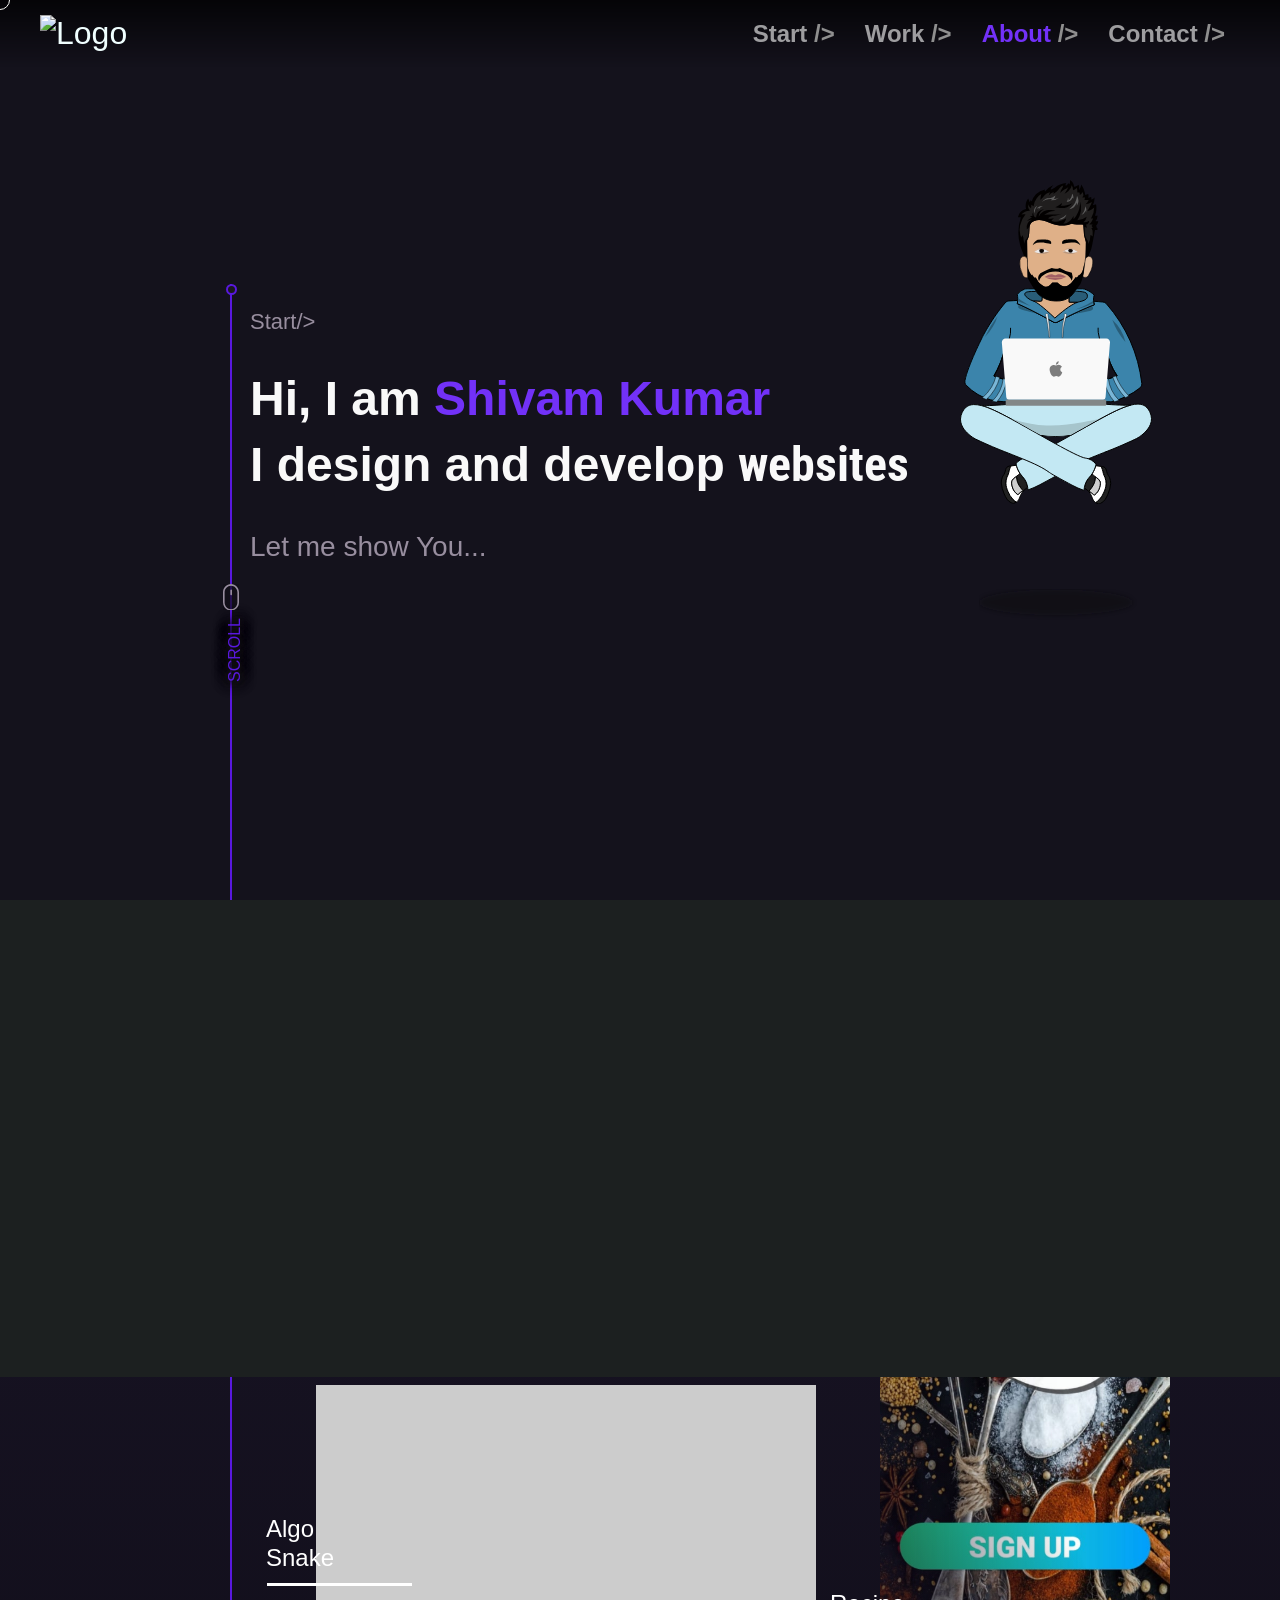
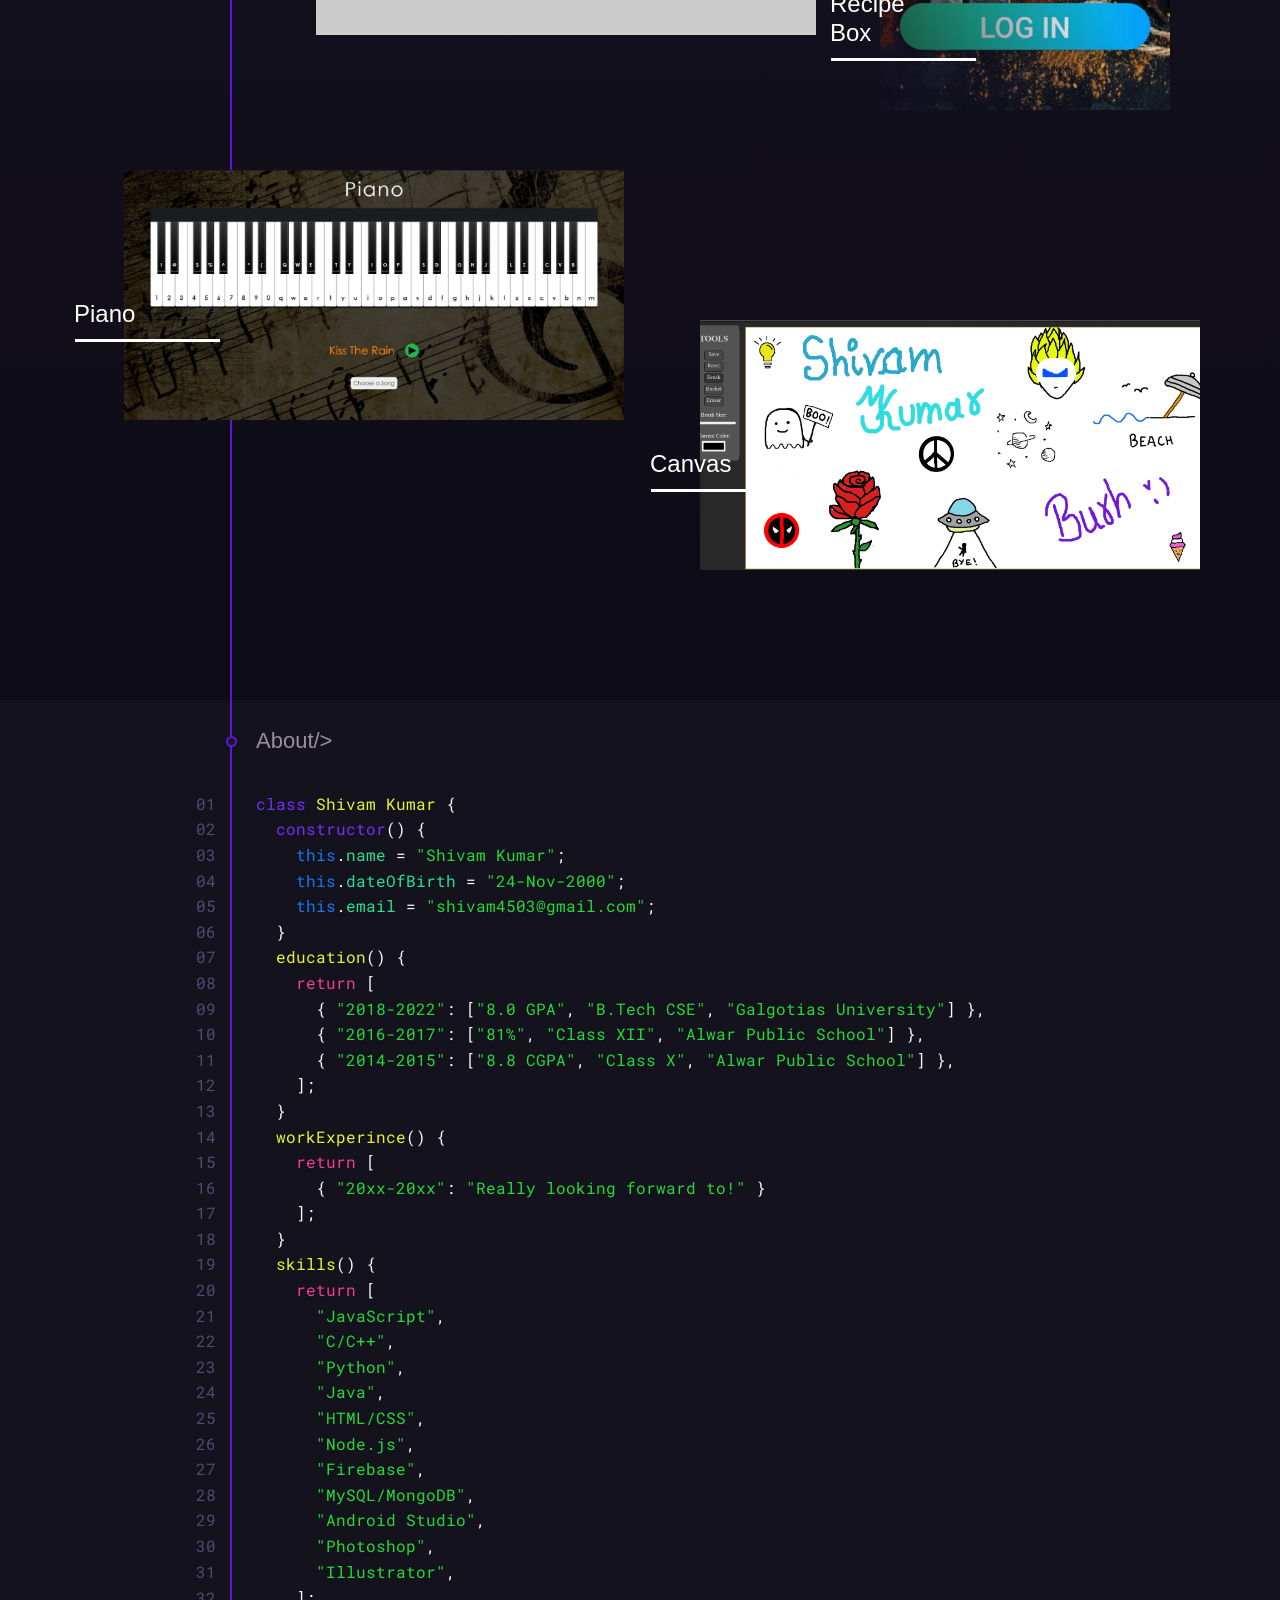
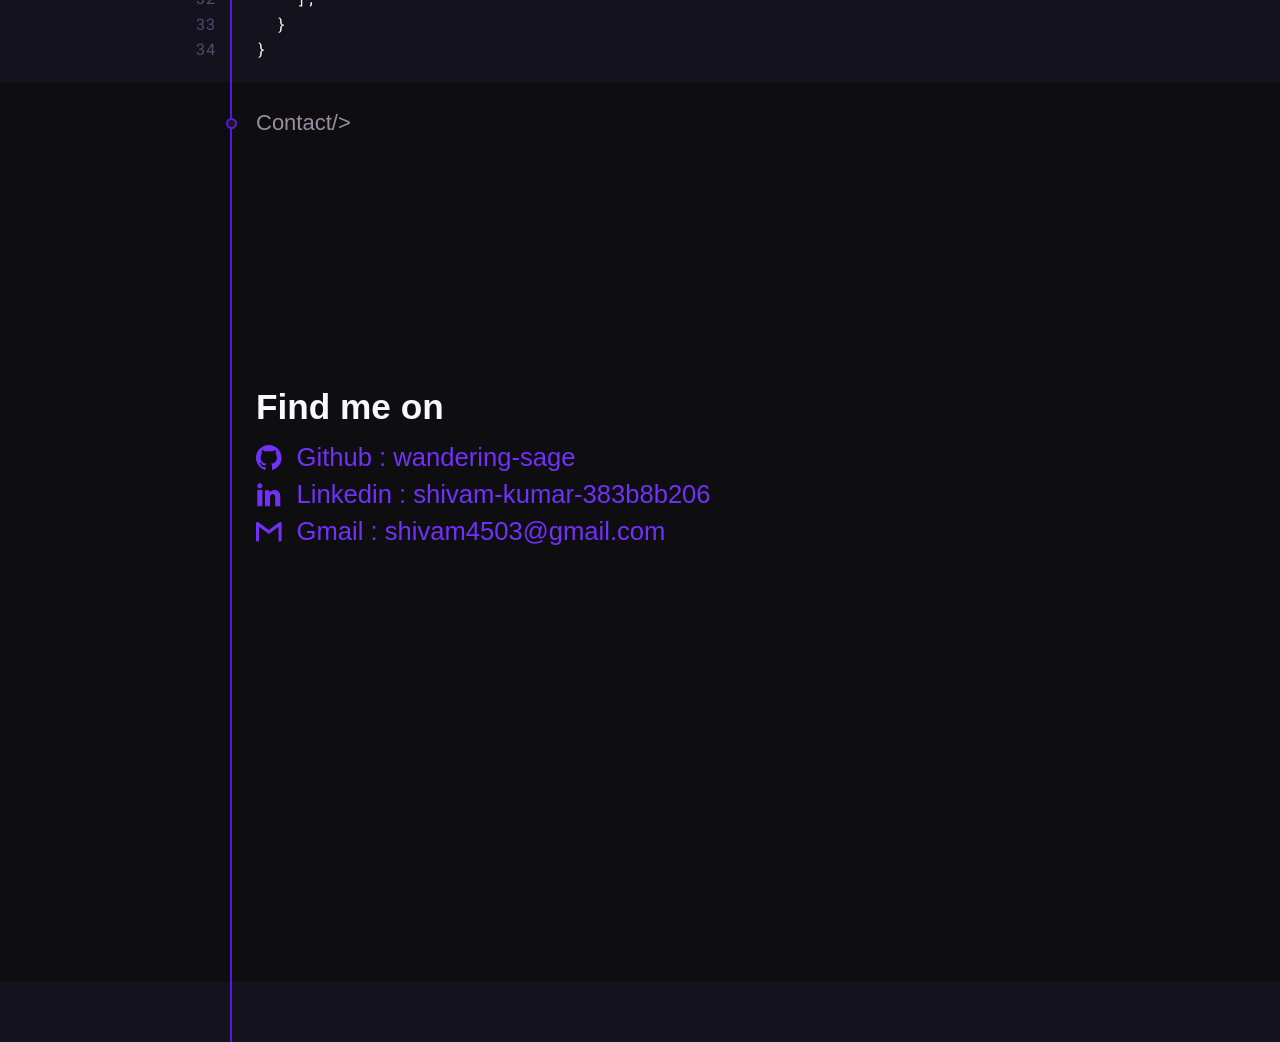
==== commit 9e3e8f66: "updates" ====
--- a/src/index.html
+++ b/src/index.html
@@ -4,11 +4,13 @@
 		<meta charset="UTF-8" />
 		<meta http-equiv="X-UA-Compatible" content="IE=edge" />
 		<meta name="viewport" content="width=device-width, initial-scale=1.0" />
-		<link rel="preconnect" href="https://fonts.gstatic.com">
+		<link href="https://fonts.googleapis.com/css2?family=Roboto&display=swap" rel="stylesheet">
 		<link href="https://fonts.googleapis.com/css2?family=Roboto+Mono&display=swap" rel="stylesheet">
 		<link href="https://fonts.googleapis.com/css2?family=Roboto+Condensed&display=swap" rel="stylesheet">
 		<link href="https://fonts.googleapis.com/css2?family=Open+Sans&display=swap" rel="stylesheet">
 		<link rel="stylesheet" href="./css/base.css" />
+		<link rel="stylesheet" href="./css/mobile.css" />
+		<link rel="icon" href="./images/favicon.png" type="image/png" />
 		<title>Shivam Kumar</title>
 	</head> 
 
@@ -27,7 +29,7 @@
 		</div>
 		
 		<nav class="nav-bar">
-			<a href="#" class="logo">Logo</a>
+			<a href="#" class="logo"><img src="images/SVG/Logo.svg" alt="Logo"></a>
 			<ul class="nav-links">
 				<li class="nav-link active">
 					<a href="#start">Start <span>/></span></a>
@@ -114,9 +116,9 @@
 				<div class="c-line" data-line-no="06"><span class="dot">··</span>}</div>
 				<div class="c-line" data-line-no="07"><span class="dot">··</span><span class="yellow">education</span>() {</div>
 				<div class="c-line" data-line-no="08"><span class="dot">····</span><span class="red">return</span> [ </div>
-				<div class="c-line" data-line-no="09"><span class="dot">······</span>{ <span class="green">"2018-2022"</span>:<span class="green"> "B.Tech CSE - Galgotias University"</span> },</div>
-				<div class="c-line" data-line-no="10"><span class="dot">······</span>{ <span class="green">"2016-2017"</span>:<span class="green"> "Class XII - Alwar Public School"</span> },</div>
-				<div class="c-line" data-line-no="11"><span class="dot">······</span>{ <span class="green">"2014-2015"</span>:<span class="green"> "Class X - Alwar Public School"</span> },</div>
+				<div class="c-line" data-line-no="09"><span class="dot">······</span>{ <span class="green">"2018-2022"</span>: [<span class="green">"8.0 GPA"</span>, <span class="green">"B.Tech CSE"</span>, <span class="green">"Galgotias University"</span>] },</div>
+				<div class="c-line" data-line-no="10"><span class="dot">······</span>{ <span class="green">"2016-2017"</span>: [<span class="green">"81%"</span>, <span class="green">"Class XII"</span>, <span class="green">"Alwar Public School"</span>] },</div>
+				<div class="c-line" data-line-no="11"><span class="dot">······</span>{ <span class="green">"2014-2015"</span>: [<span class="green">"8.8 CGPA"</span>, <span class="green">"Class X"</span>, <span class="green">"Alwar Public School"</span>] },</div>
 				<div class="c-line" data-line-no="12"><span class="dot">····</span>];</div>
 				<div class="c-line" data-line-no="13"><span class="dot">··</span>}</div>
 				<div class="c-line" data-line-no="14"><span class="dot">··</span><span class="yellow">workExperince</span>() {</div>
@@ -136,7 +138,7 @@
 				<div class="c-line" data-line-no="28"><span class="dot">······</span><span class="green">"MySQL/MongoDB"</span>,</div>
 				<div class="c-line" data-line-no="29"><span class="dot">······</span><span class="green">"Android Studio"</span>,</div>
 				<div class="c-line" data-line-no="30"><span class="dot">······</span><span class="green">"Photoshop"</span>,</div>
-				<div class="c-line" data-line-no="31"><span class="dot">······</span><span class="green">"Illustrator"</span>,</div>
+				<div class="c-line" data-line-no="31"><span class="dot">······</span><span class="green">"Illustrator"</span>, <span class="typer"></span></div>
 				<div class="c-line" data-line-no="32"><span class="dot">····</span>];</div>
 				<div class="c-line" data-line-no="33"><span class="dot">··</span>}</div>
 				<div class="c-line" data-line-no="34">}</div>
@@ -164,7 +166,7 @@
 				</div>
 			</div>
 		</footer>
-		<div class="cursor"></div>
+		<!-- <div class="cursor"></div> -->
 		<div class="cursor-slow"></div>
 
 		<script src="./scripts/base.js"></script>
--- a/src/css/base.css
+++ b/src/css/base.css
@@ -4,7 +4,7 @@
 }
 
 * {
-	cursor: none;
+	/* cursor: none; */
 	margin: 0;
 	padding: 0;
 	box-sizing: border-box;
@@ -143,6 +143,11 @@
 	color: azure;
 	text-decoration: none;
 }
+.logo>img{
+	height: 50px;
+	margin: 0 -15px -15px 0;
+	/* padding: 15px; */
+}
 
 .nav-links {
 	display: flex;
@@ -158,7 +163,8 @@
 }
 
 .nav-link a {
-	margin: 0 15px;
+	/* margin: -15px; */
+	padding: 15px;
 	text-decoration: none;
 	color: rgba(255, 255, 255, 0.6);
 }
@@ -335,7 +341,7 @@
 
 /* ---------------------------------cursor------------------------------- */
 
-.cursor {
+/* .cursor {
 	width: 7.5px;
 	height: 7.5px;
 	border-radius: 50%;
@@ -346,7 +352,7 @@
 	mix-blend-mode: difference;
 	pointer-events: none;
 	z-index: 10000;
-}
+} */
 
 .cursor-slow {
 	width: 20px;
@@ -356,7 +362,7 @@
 	position: absolute;
 	top: 0;
 	left: 0;
-	transition: 0.15s ease-out;
+	transition: 0.1s ease-out;
 	pointer-events: none;
 	mix-blend-mode: difference;
 	transform-origin: 50% 50%;
@@ -401,13 +407,16 @@
 
 .proj-content img{
 	height: 50vh;
-	margin-bottom: 5vh;
+	margin-bottom: 7vh;
 }
 
 .proj-desc{
 	font-size: 1.2em;
-	font-family:'Open Sans', sans-serif;
 	text-align: left;
+}
+.proj-desc li{
+	font-family:'Roboto', sans-serif;
+	margin-bottom: 7px;
 }
 
 .github-btn{
@@ -467,6 +476,7 @@
 	position: absolute;
 	top: 7%;
 	right: 7%;
+	cursor: pointer;
 }
 .proj-close-btn:hover {
 	color: #7231f8;
@@ -563,7 +573,7 @@
 	background-size: cover;
 	background-repeat: no-repeat;
 	background-position: center;
-	margin-left: -40px;
+	margin-left: -70px;
 	transition: all 0.5s ease-out;
 	opacity: 0;
 
@@ -723,6 +733,15 @@
     height: 100%;
     z-index: -1;
 }
+
+#about .typer:before {
+  opacity: 0;
+  content: "|";
+  font-family: cursive;
+  -webkit-animation: blink .9s infinite;
+  animation: blink .9s infinite;
+}
+
 /* ---------------------------------Contact------------------------------- */
 
 #contact{
@@ -864,4 +883,16 @@
 	  transform: scaleY(1.0);
 	  -webkit-transform: scaleY(1.0);
 	}
-  }+}
+
+@keyframes blink{
+  0%{
+    opacity:0
+  }
+  50%{
+    opacity:1
+  }
+  to{
+    opacity:0
+  }
+}
--- a/src/css/mobile.css
+++ b/src/css/mobile.css
@@ -0,0 +1,145 @@
+@media only screen and (max-width: 550px) {
+  .cursor-slow{
+      display: none;
+      opacity: 0;
+  }
+  .nav-bar{
+      display: none;
+      opacity: 0;
+  }
+  .avatar {
+      width: 33vw;
+  }
+  .hero-anim {
+      width: 33vw;
+      top: 2%;
+      right: 30%;
+      transform: translateY(-30%);
+      opacity: 0;
+      transition: 1s ease-out;
+  }
+  .timeline{
+      left: 40px;
+      top: 42.5%;
+  }
+  .start.container {
+      align-items: flex-end;
+  }
+  .start-content h1 {
+      font-size: 30px;
+  }
+  .spl-txt::before{
+      content: "\A";
+      white-space: pre;
+  }
+  .section-title {
+      font-size: 18px;
+  }
+  .start-content > :last-child{
+      font-size: 22px;
+  }
+  .scroll-bottom {
+      top: 250px;
+  }
+  .info-text {
+      font-size: 60px;
+      left: 40%;
+      right: 0;
+  }
+  .timeline .bullet{
+      left: 18%;
+  }
+  .bullet{
+      left: 40.5px;
+  }
+  .proj-data {
+      width: 100px;
+      height: auto;
+      bottom: 0px;
+      left: -35px;
+  }
+  .proj-data .proj-name {
+      font-size: 20px;
+  }
+  .proj-data .divider {
+      height: 2px;
+      margin: 8px 0px 10px;
+  }
+  .proj-content {
+      left: 15vw;
+      top: 5vh;
+      text-align: center;
+      max-width: 70vw;
+  }
+  .proj-title {
+      font-size: 30px;
+  }
+  .proj-content img {
+      height: 15vh;
+      margin-bottom: 7vh;
+  }
+  .proj-desc {
+      font-size: 15px;
+      text-align: left;
+  }
+  .proj-close-btn {
+      top: 3%;
+  }
+  .launch-btn {
+      top: 74.2vh;
+      right: 60vw;
+  }
+  .launch-btn svg{
+      height: 100px;
+  }
+  .launch-btn::after{
+      position: absolute;
+      width: max-content;
+      top: 105%;
+      left: 50%;
+      transform: translateX(-50%);
+      content: "Visit Project";
+      background: #000;
+      color: #f9f9f9;
+      font-size: 17px;
+      padding: 1.5px 6px 4px 6px;
+      font-family:'Open Sans', sans-serif;
+      font-weight: 400;
+      border-radius: 7px;
+  }
+  .github-btn {
+      top: 75vh;
+      right: 10vw;
+  }
+  .github-btn svg{
+      height: 92.5px;
+  }
+  .github-btn::after{
+      position: absolute;
+      width: max-content;
+      top: 105%;
+      left: 50%;
+      transform: translateX(-50%);
+      content: "View Code";
+      background: #000;
+      color: #f9f9f9;
+      font-size: 17px;
+      padding: 1.5px 6px 4px 6px;
+      font-family:'Open Sans', sans-serif;
+      font-weight: 400;
+      border-radius: 7px;
+  }
+  .c-line:after {
+      left: -55px;
+      font-size: 14px;
+      line-height: 1.4;
+  }
+  .code-container {
+      font-size: 14px;
+      line-height: 1.4;
+      padding-bottom: 40px;
+  }
+  .contact .content {
+      max-width: 75%;        
+  }
+}
